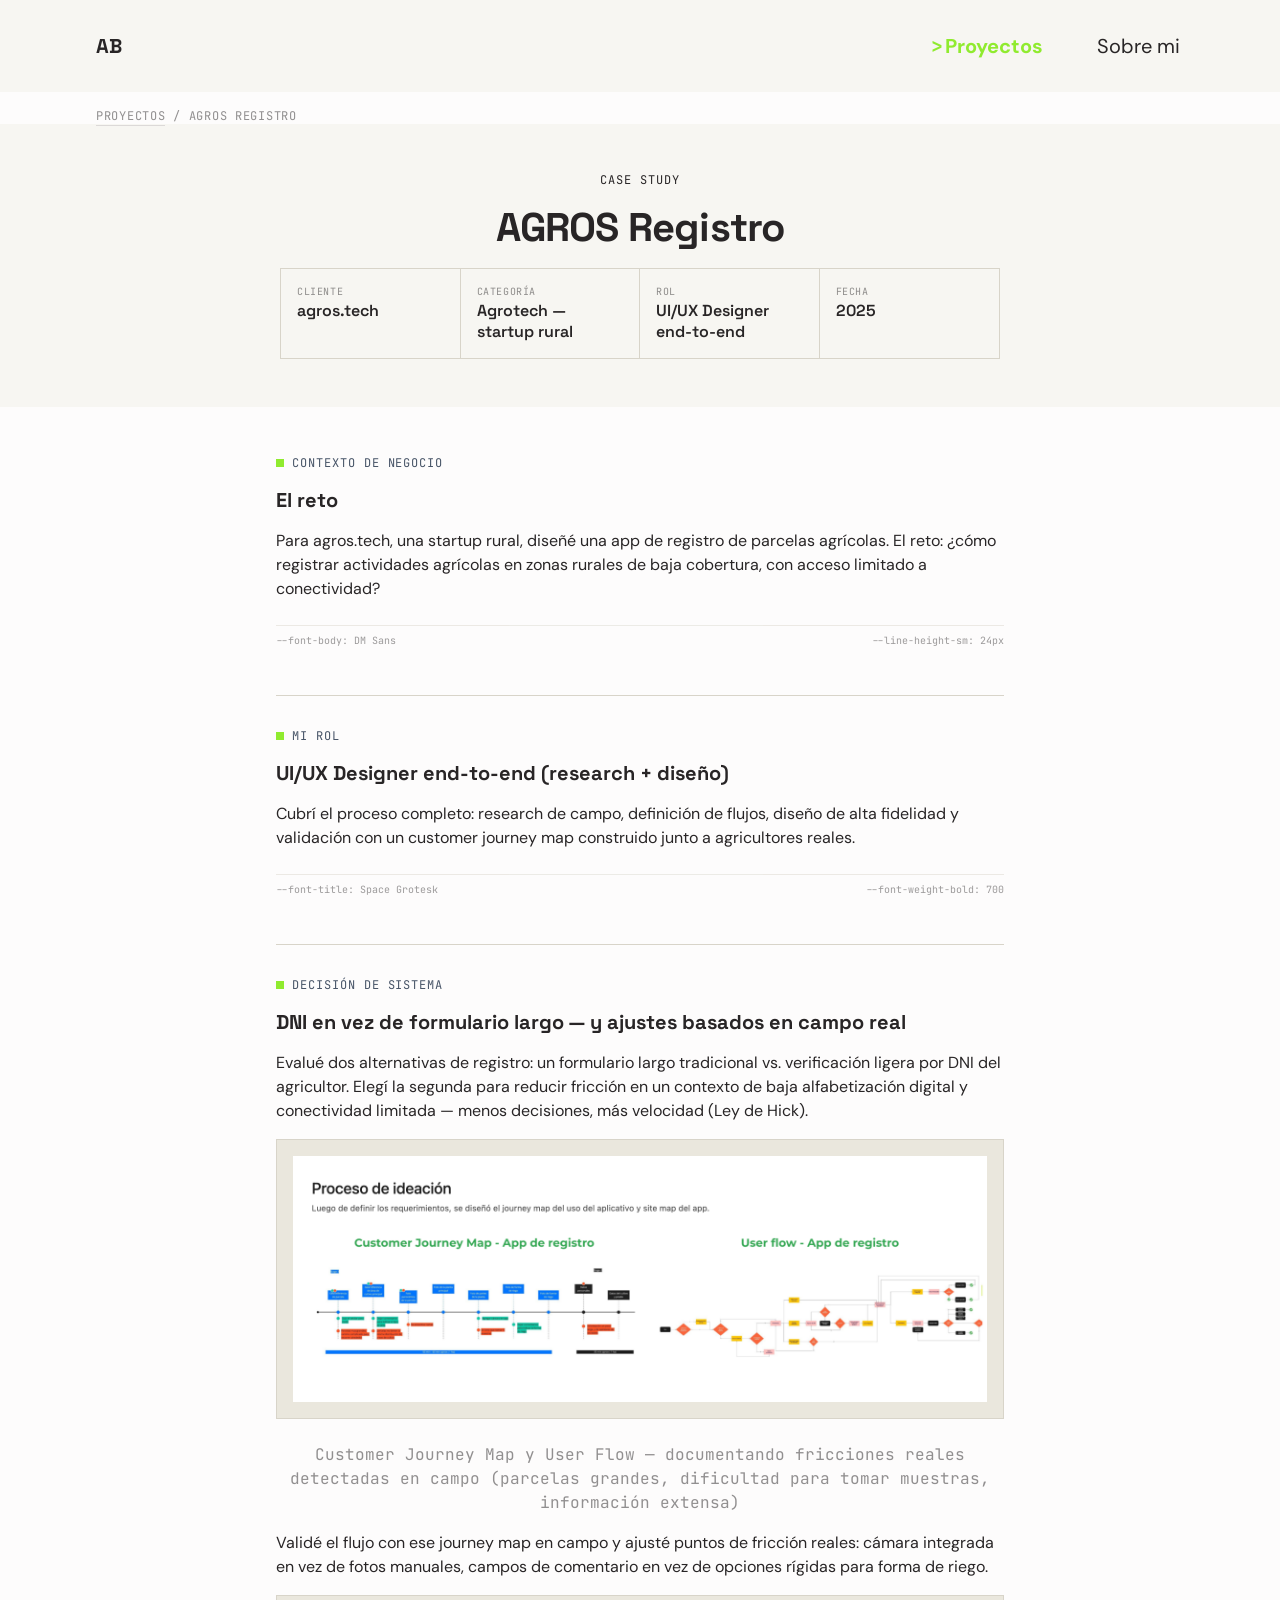
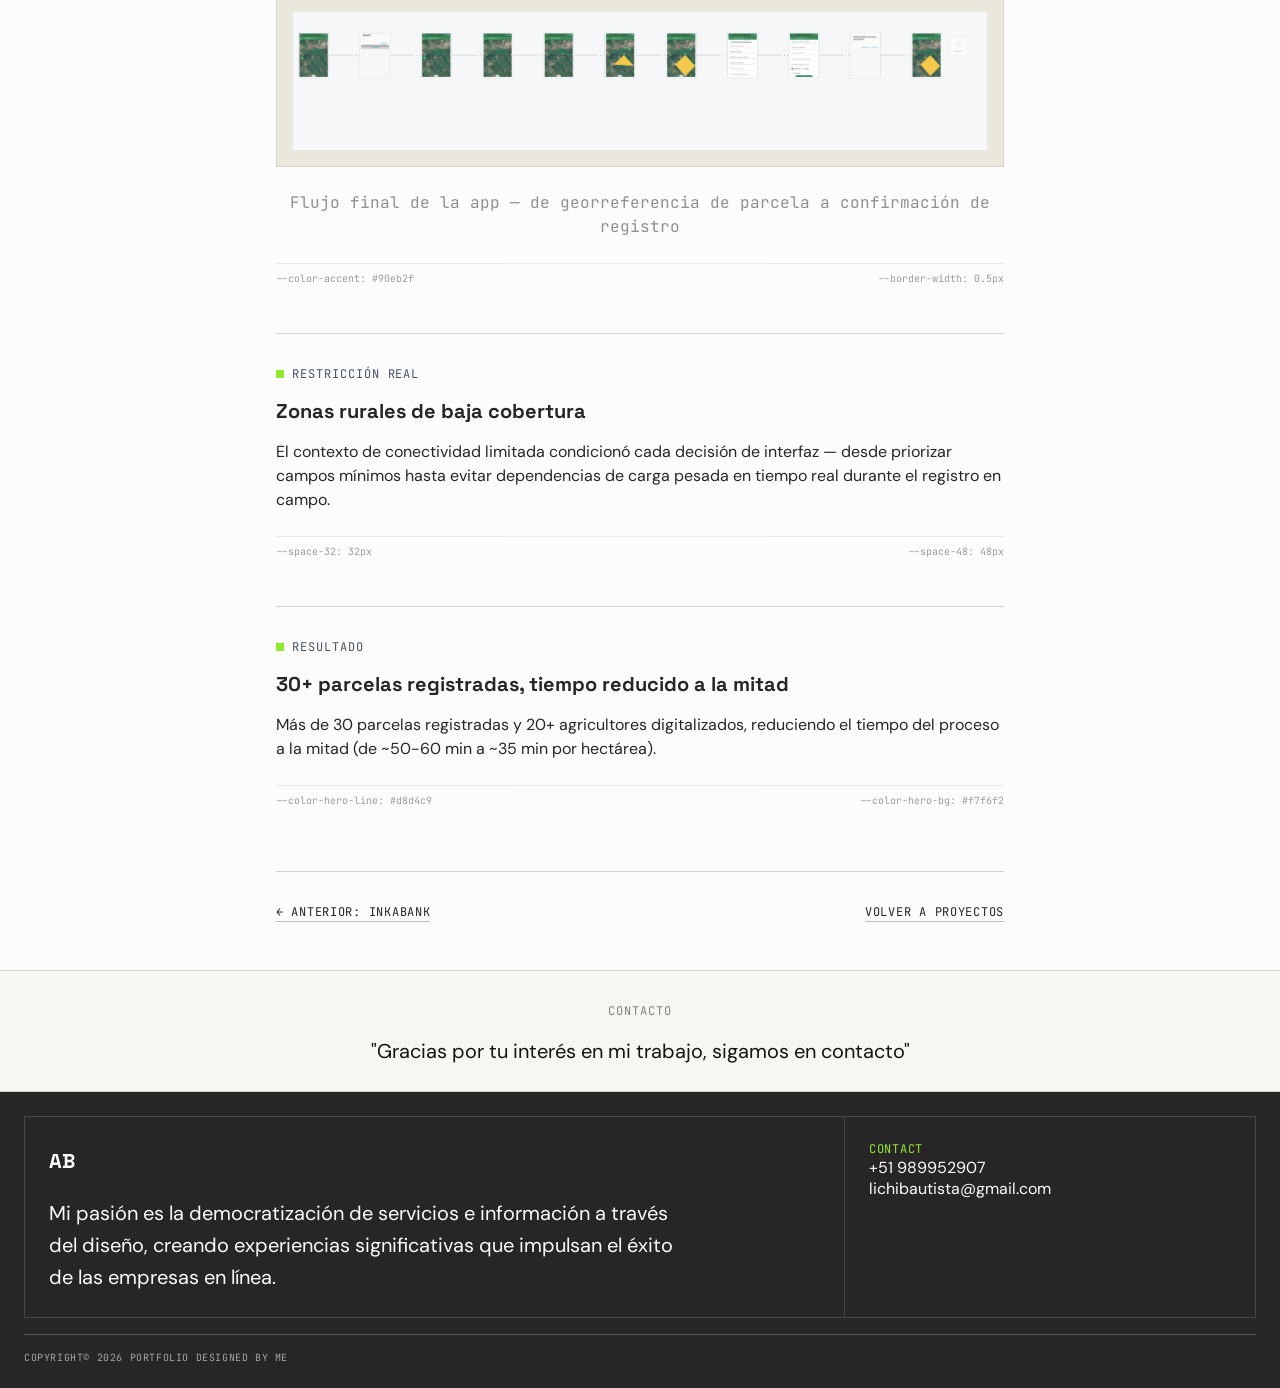
==== agros.html @ 97353f01 "Add files via upload" ====
<!DOCTYPE html>
<html lang="es">
<head>
  <meta charset="UTF-8" />
  <meta name="viewport" content="width=device-width, initial-scale=1.0" />
  <title>AGROS Registro — Adriana Bautista</title>
  <link rel="icon" type="image/svg+xml" href="favicon.svg" />
  <link rel="stylesheet" href="tokens.css?v=15" />
  <link rel="stylesheet" href="styles.css?v=15" />
</head>
<body>

  <!-- ===================== NAVBAR ===================== -->
  <header class="navbar">
    <a href="proyectos.html" class="navbar__logo">
      AB
      <span class="navbar__logo-tooltip">Volver al inicio</span>
    </a>
    <nav>
      <ul class="navbar__menu">
        <li><a href="proyectos.html" class="navbar__link navbar__link--active" aria-current="page">Proyectos</a></li>
        <li><a href="index.html" class="navbar__link">Sobre mi</a></li>
      </ul>
    </nav>
  </header>

  <!-- ===================== BREADCRUMB ===================== -->
  <nav class="case-breadcrumb">
    <a href="proyectos.html">Proyectos</a> / AGROS Registro
  </nav>

  <!-- ===================== CASE HERO ===================== -->
  <section class="case-hero">
    <span class="case-hero__eyebrow" data-reveal>case study</span>
    <h1 class="case-hero__title" data-reveal>AGROS Registro</h1>

    <div class="case-hero__meta" data-reveal>
      <div class="case-hero__meta-cell">
        <span class="case-hero__meta-label">Cliente</span>
        <span class="case-hero__meta-value">agros.tech</span>
      </div>
      <div class="case-hero__meta-cell">
        <span class="case-hero__meta-label">Categoría</span>
        <span class="case-hero__meta-value">Agrotech — startup rural</span>
      </div>
      <div class="case-hero__meta-cell">
        <span class="case-hero__meta-label">Rol</span>
        <span class="case-hero__meta-value">UI/UX Designer end-to-end</span>
      </div>
      <div class="case-hero__meta-cell">
        <span class="case-hero__meta-label">Fecha</span>
        <span class="case-hero__meta-value">2025</span>
      </div>
    </div>
  </section>

  <!-- ===================== CASE BODY ===================== -->
  <main class="case-body">

    <section class="case-section" data-reveal>
      <span class="case-section__label">Contexto de negocio</span>
      <h2 class="case-section__title">El reto</h2>
      <p>
        Para agros.tech, una startup rural, diseñé una app de registro de
        parcelas agrícolas. El reto: ¿cómo registrar actividades agrícolas
        en zonas rurales de baja cobertura, con acceso limitado a
        conectividad?
      </p>
      <div class="case-section__tokens">
        <span>--font-body: DM Sans</span>
        <span>--line-height-sm: 24px</span>
      </div>
    </section>

    <section class="case-section" data-reveal>
      <span class="case-section__label">Mi rol</span>
      <h2 class="case-section__title">UI/UX Designer end-to-end (research + diseño)</h2>
      <p>
        Cubrí el proceso completo: research de campo, definición de flujos,
        diseño de alta fidelidad y validación con un customer journey map
        construido junto a agricultores reales.
      </p>
      <div class="case-section__tokens">
        <span>--font-title: Space Grotesk</span>
        <span>--font-weight-bold: 700</span>
      </div>
    </section>

    <section class="case-section" data-reveal>
      <span class="case-section__label">Decisión de sistema</span>
      <h2 class="case-section__title">DNI en vez de formulario largo — y ajustes basados en campo real</h2>
      <p>
        Evalué dos alternativas de registro: un formulario largo tradicional
        vs. verificación ligera por DNI del agricultor. Elegí la segunda
        para reducir fricción en un contexto de baja alfabetización digital
        y conectividad limitada — menos decisiones, más velocidad (Ley de
        Hick).
      </p>
      <div class="case-image">
        <img src="agros-cjm.png" alt="Customer Journey Map y User Flow del proceso de registro de AGROS, construidos con agricultores reales en campo" />
      </div>
      <p class="case-image__caption">Customer Journey Map y User Flow — documentando fricciones reales detectadas en campo (parcelas grandes, dificultad para tomar muestras, información extensa)</p>
      <p>
        Validé el flujo con ese journey map en campo y ajusté puntos de
        fricción reales: cámara integrada en vez de fotos manuales, campos
        de comentario en vez de opciones rígidas para forma de riego.
      </p>
      <div class="case-image">
        <img src="agros-flujo-app.png" alt="Flujo real de la app de registro AGROS: georreferencia de parcela, fotos de cultivo, datos personales" />
      </div>
      <p class="case-image__caption">Flujo final de la app — de georreferencia de parcela a confirmación de registro</p>
      <div class="case-section__tokens">
        <span>--color-accent: #90eb2f</span>
        <span>--border-width: 0.5px</span>
      </div>
    </section>

    <section class="case-section" data-reveal>
      <span class="case-section__label">Restricción real</span>
      <h2 class="case-section__title">Zonas rurales de baja cobertura</h2>
      <p>
        El contexto de conectividad limitada condicionó cada decisión de
        interfaz — desde priorizar campos mínimos hasta evitar dependencias
        de carga pesada en tiempo real durante el registro en campo.
      </p>
      <div class="case-section__tokens">
        <span>--space-32: 32px</span>
        <span>--space-48: 48px</span>
      </div>
    </section>

    <section class="case-section" data-reveal>
      <span class="case-section__label">Resultado</span>
      <h2 class="case-section__title">30+ parcelas registradas, tiempo reducido a la mitad</h2>
      <p>
        Más de 30 parcelas registradas y 20+ agricultores digitalizados,
        reduciendo el tiempo del proceso a la mitad (de ~50-60 min a ~35 min
        por hectárea).
      </p>
      <div class="case-section__tokens">
        <span>--color-hero-line: #d8d4c9</span>
        <span>--color-hero-bg: #f7f6f2</span>
      </div>
    </section>

    <div class="case-nav-footer">
      <a href="inkabank.html">← Anterior: Inkabank</a>
      <a href="proyectos.html">Volver a proyectos</a>
    </div>

  </main>

  <!-- ===================== FOOTER ===================== -->
  <section class="footer-cta">
    <div class="footer-cta__eyebrow">contacto</div>
    "Gracias por tu interés en mi trabajo, sigamos en contacto"
  </section>

  <footer class="footer">
    <div class="footer__top">
      <div>
        <div class="navbar__logo" style="color: var(--color-secondary-10); margin-bottom: var(--space-16); cursor: default;">AB</div>
        <p class="footer__bio">
          Mi pasión es la democratización de servicios e información a través
          del diseño, creando experiencias significativas que impulsan el
          éxito de las empresas en línea.
        </p>
      </div>
      <div>
        <p class="footer__contact-title">Contact</p>
        <p class="footer__contact-item"><a href="tel:+51989952907">+51 989952907</a></p>
        <p class="footer__contact-item"><a href="mailto:lichibautista@gmail.com">lichibautista@gmail.com</a></p>
      </div>
    </div>
    <div class="footer__divider"></div>
    <p class="footer__copyright">Copyright© 2026 Portfolio designed by me</p>
  </footer>

  <button class="floating-avatar" id="floating-avatar" aria-label="Volver al inicio de la página" type="button">AB</button>

  <script src="main.js?v=15"></script>
</body>
</html>
---- tokens.css ----
/* ==========================================================================
   TOKENS.CSS
   Fuente de verdad del sistema de diseño. Extraído del Figma "portfolio_adri".
   REGLA: nunca hardcodear un color, tamaño de fuente o spacing fuera de aquí.
   Si necesitas un valor nuevo, agrégalo como token primero.
   ========================================================================== */

:root {
  /* ---- Color / Primitivos ---- */
  --gray-25: #fcfcfd;
  --gray-600: #475467;

  /* ---- Color / Secondary scale (neutros) ---- */
  --color-secondary-10: #fdfcfc;
  --color-secondary-50: #f3f2f2;
  --color-secondary-300: #c2bdc0;
  --color-secondary-900: #282526;

  /* ---- Color / Acentos con rol semántico ---- */
  --color-primary-10: #fef6fa;      /* fondo de sección destacada (footer CTA) */
  --color-accent-lime: #90eb2f;     /* acento decorativo / underline / borde CTA */
  --color-mint-light: #effcf0;      /* fondo sección hero */
  --color-mint-badge: #c9fdc0;      /* fondo de badges de categoría */
  --color-metric-text: #2f5e14;     /* texto sobre --color-mint-badge — para
     el pill de métrica real en casos ancla (SUS, %, conteos). Reutiliza
     --color-mint-badge como fondo en vez de crear un tono nuevo. */

  /* ---- Tipografía / Familias ---- */
  --font-title: 'Space Grotesk', sans-serif;   /* H1, H2 */
  --font-subtitle: 'Space Grotesk', sans-serif; /* H3, títulos de card */
  --font-body: 'DM Sans', sans-serif;           /* párrafos, labels */
  --font-mono: 'JetBrains Mono', monospace;     /* NUEVO — labels técnicos,
     tags de spec (dirección B: editorial/sistema, no "SaaS friendly") */

  /* ---- Dirección B: paleta editorial para hero y acentos técnicos ----
     No reemplaza la paleta existente (mint/lima ya usada en cards) —
     conviven: el hero usa hueso/tinta, el resto del sitio sigue en su
     paleta ya establecida. Ver nota de sistema en el chat sobre por qué
     no se aplicó todavía a todo el sitio. */
  --color-hero-bg: #f7f6f2;
  --color-hero-ink: #15130f;
  --color-hero-line: #d8d4c9;
  --color-hero-surface: #eae7dd;

  /* ---- Tipografía / Escala (tomada literal del Figma) ---- */
  --font-size-xs: 12px;
  --font-size-sm: 16px;   /* nota: sm y md coinciden en el Figma original */
  --font-size-md: 16px;
  --font-size-lg: 20px;
  --font-size-2xl: 32px;
  --font-size-3xl: 40px;

  --line-height-xs: 16px;
  --line-height-sm: 24px;
  --line-height-md: 32px;
  --line-height-lg: 40px;
  --line-height-xl: 48px;

  --font-weight-regular: 400;
  --font-weight-semibold: 600;
  --font-weight-bold: 700;

  /* ---- Spacing (escala de 8pt, tomada del Figma) ---- */
  --space-4: 4px;
  --space-8: 8px;
  --space-16: 16px;
  --space-24: 24px;
  --space-32: 32px;
  --space-48: 48px;
  --space-96: 96px;

  /* ---- Radio de bordes ---- */
  --radius-sm: 8px;
  --radius-md: 16px;
  --radius-lg: 24px;

  /* ---- Breakpoint (referencia, no ejecutable en CSS puro) ----
     mobile: < 768px
     desktop: >= 768px
     Si más adelante hay datos de tráfico real, se puede sumar un
     breakpoint intermedio (tablet ~1024px). Por ahora, uno solo
     evita sobre-ingeniería sin evidencia de uso. */

  /* ---- Motion tokens ----
     Dos duraciones, dos easings. No más — un sistema de motion con
     10 curvas distintas es tan inconsistente como uno sin tokens.
     easing-standard: para elementos que entran/cambian de estado.
     easing-emphasis: para microinteracciones que necesitan "vida"
     (hover de card, bounce sutil) — sale rápido, llega suave. */
  --duration-fast: 180ms;
  --duration-base: 320ms;
  --duration-slow: 600ms;
  --easing-standard: cubic-bezier(0.4, 0, 0.2, 1);
  --easing-emphasis: cubic-bezier(0.34, 1.56, 0.64, 1);

  /* ---- Motion reveal tokens ----
     El motion también es un token, no un efecto suelto (misma tesis que
     "toda la plataforma es un artefacto de tokens"). Regla de uso:
     - reveal-char: typewriter, solo para el mensaje central (<80 caracteres,
       primera vez por sesión) — quote-panel y KPI de Resultado con número real.
     - reveal-word: stagger por palabra, para contexto/narrativa más larga.
     - reveal-simple: fade/slide único — todo lo demás, y repeticiones
       dentro de la misma sesión (evita fatiga, Ley de Jakob).
     - corner-draw: los corner marks se "dibujan" en vez de aparecer de golpe. */
  --motion-reveal-char: 18ms;
  --motion-reveal-word: 45ms;
  --motion-reveal-simple: 320ms;
  --motion-corner-draw: 480ms cubic-bezier(0.2, 0.7, 0.3, 1);
}
---- styles.css ----
/* ==========================================================================
   STYLES.CSS
   Consume tokens.css. Nomenclatura BEM para que cada bloque sea reconocible
   como componente reutilizable, no como estilo suelto por página.
   ========================================================================== */

@import url('https://fonts.googleapis.com/css2?family=Space+Grotesk:wght@500;700&family=DM+Sans:wght@400;500;600&family=JetBrains+Mono:wght@400;500&display=swap');

* {
  box-sizing: border-box;
  margin: 0;
  padding: 0;
}

html {
  overflow-x: hidden;
}

body {
  font-family: var(--font-body);
  color: var(--color-secondary-900);
  background: var(--color-secondary-10);
  -webkit-font-smoothing: antialiased;
  overflow-x: hidden;
}

a {
  color: inherit;
  text-decoration: none;
  transition: color var(--duration-fast) var(--easing-standard);
}

/* ==========================================================================
   SCROLL REVEAL — utilidad reusable, no un efecto por sección distinto.
   Un solo patrón (fade + subtle rise) aplicado con delay escalonado via
   variable CSS, activado por IntersectionObserver en main.js.
   ========================================================================== */

[data-reveal] {
  opacity: 0;
  transform: translateY(24px);
  transition: opacity var(--duration-slow) var(--easing-standard),
              transform var(--duration-slow) var(--easing-standard);
  transition-delay: var(--reveal-delay, 0ms);
}

[data-reveal].is-visible {
  opacity: 1;
  transform: translateY(0);
}

@media (prefers-reduced-motion: reduce) {
  [data-reveal] {
    opacity: 1;
    transform: none;
    transition: none;
  }
}

img {
  max-width: 100%;
  display: block;
}

/* ==========================================================================
   NAVBAR
   ========================================================================== */

.navbar {
  position: sticky;
  top: 0;
  z-index: 40;
  display: flex;
  align-items: center;
  justify-content: space-between;
  padding: var(--space-24) var(--space-96);
  background: var(--color-hero-bg);
}

.navbar__logo {
  position: relative;
  display: inline-block;
  font-family: var(--font-title);
  font-weight: var(--font-weight-bold);
  font-size: var(--font-size-lg);
  line-height: var(--line-height-lg);
  letter-spacing: -0.01em;
  cursor: pointer;
}

.navbar__logo-tooltip {
  position: absolute;
  top: calc(100% + var(--space-8));
  left: 0;
  white-space: nowrap;
  background: var(--color-secondary-900);
  color: var(--color-hero-bg);
  font-family: var(--font-mono);
  font-size: 10px;
  text-transform: uppercase;
  letter-spacing: 0.06em;
  padding: var(--space-8) var(--space-16);
  border-radius: 2px;
  opacity: 0;
  transform: translateY(-4px);
  pointer-events: none;
  transition: opacity var(--duration-fast) var(--easing-standard),
              transform var(--duration-fast) var(--easing-standard);
}

.navbar__logo:hover .navbar__logo-tooltip,
.navbar__logo:focus-visible .navbar__logo-tooltip {
  opacity: 1;
  transform: translateY(0);
}

@media (prefers-reduced-motion: reduce) {
  .navbar__logo-tooltip {
    transition: none;
  }
}

.navbar__menu {
  display: flex;
  gap: var(--space-32);
  list-style: none;
}

.navbar__link {
  position: relative;
  display: inline-flex;
  align-items: center;
  font-family: var(--font-body);
  font-size: var(--font-size-lg);
  padding: var(--space-8) var(--space-4);
  min-height: 44px;
}

/* Prefijo ">" reservado en TODOS los items (activos o no) — el ancho
   fijo evita que el texto salte al cambiar de item activo (jank).
   Contenido siempre presente, solo cambia opacidad/posición. */
.navbar__link::before {
  content: '>';
  display: inline-block;
  width: 14px;
  font-family: var(--font-mono);
  color: var(--color-accent-lime);
  opacity: 0;
  transform: translateX(-4px);
  transition: opacity var(--duration-fast) var(--easing-standard),
              transform var(--duration-fast) var(--easing-standard);
}

.navbar__link--active {
  font-weight: var(--font-weight-bold);
  color: var(--color-accent-lime);
}

.navbar__link--active::before {
  opacity: 1;
  transform: translateX(0);
}

@media (max-width: 768px) {
  .navbar__link::before {
    width: 12px;
  }
}

@media (prefers-reduced-motion: reduce) {
  .navbar__link::before {
    transition: none;
  }
}

/* ==========================================================================
   CASE STUDY — componentes reutilizables para las 5 páginas de detalle
   (fna.html, inkabank.html, agros.html, ama.html, banbif.html). Mismo
   lenguaje que el resto del sitio: hueso/tinta, bordes finos, mono labels,
   corner marks. Un solo set de clases para las 5 páginas.
   ========================================================================== */

.case-breadcrumb {
  padding: var(--space-16) var(--space-96) 0;
  font-family: var(--font-mono);
  font-size: var(--font-size-xs);
  text-transform: uppercase;
  letter-spacing: 0.06em;
  opacity: 0.5;
}

.case-breadcrumb a {
  border-bottom: 1px solid var(--color-secondary-300);
  padding-bottom: 1px;
  transition: border-color var(--duration-fast) var(--easing-standard);
}

.case-breadcrumb a:hover,
.case-breadcrumb a:focus-visible {
  border-bottom-color: var(--color-secondary-900);
}

.case-nav-footer {
  display: flex;
  justify-content: space-between;
  align-items: center;
  padding-top: var(--space-32);
  margin-top: var(--space-16);
  border-top: 0.5px solid var(--color-hero-line);
  font-family: var(--font-mono);
  font-size: var(--font-size-xs);
  text-transform: uppercase;
  letter-spacing: 0.06em;
}

.case-nav-footer a {
  border-bottom: 1px solid var(--color-secondary-300);
  padding-bottom: 1px;
  transition: border-color var(--duration-fast) var(--easing-standard);
}

.case-nav-footer a:hover,
.case-nav-footer a:focus-visible {
  border-bottom-color: var(--color-secondary-900);
}

.case-hero {
  background: var(--color-hero-bg);
  padding: var(--space-48) var(--space-96);
  display: flex;
  flex-direction: column;
  align-items: center;
  gap: var(--space-16);
}

.case-hero__eyebrow {
  font-family: var(--font-mono);
  font-size: var(--font-size-xs);
  text-transform: uppercase;
  letter-spacing: 0.08em;
  opacity: 0.5;
}

.case-hero__title {
  font-family: var(--font-title);
  font-weight: var(--font-weight-bold);
  font-size: var(--font-size-3xl);
  line-height: var(--line-height-xl);
  letter-spacing: -0.02em;
  margin: 0;
}

.case-hero__meta {
  display: grid;
  grid-template-columns: repeat(4, 1fr);
  border: 0.5px solid var(--color-hero-line);
  max-width: 720px;
  margin: 0 auto;
}

.case-hero__meta-cell {
  padding: var(--space-16);
  border-right: 0.5px solid var(--color-hero-line);
  display: flex;
  flex-direction: column;
  gap: 2px;
}

.case-hero__meta-cell:last-child {
  border-right: none;
}

.case-hero__meta-label {
  font-family: var(--font-mono);
  font-size: 10px;
  text-transform: uppercase;
  letter-spacing: 0.06em;
  opacity: 0.5;
}

.case-hero__meta-value {
  font-family: var(--font-subtitle);
  font-weight: var(--font-weight-semibold);
  font-size: var(--font-size-sm);
}

.case-body {
  max-width: 760px;
  margin: 0 auto;
  padding: var(--space-48) var(--space-16);
  display: flex;
  flex-direction: column;
  gap: var(--space-48);
}

.case-section {
  display: flex;
  flex-direction: column;
  gap: var(--space-16);
  padding-top: var(--space-32);
  border-top: 0.5px solid var(--color-hero-line);
}

.case-section:first-child {
  border-top: none;
  padding-top: 0;
}

.case-section__label {
  display: flex;
  align-items: center;
  gap: var(--space-8);
  font-family: var(--font-mono);
  font-size: var(--font-size-xs);
  text-transform: uppercase;
  letter-spacing: 0.08em;
  color: var(--gray-600);
}

.case-section__label::before {
  content: '';
  width: 8px;
  height: 8px;
  background: var(--color-accent-lime);
}

.case-section__title {
  font-family: var(--font-title);
  font-weight: var(--font-weight-bold);
  font-size: var(--font-size-lg);
  margin: 0;
}

.case-section p {
  font-size: var(--font-size-md);
  line-height: var(--line-height-sm);
}

.case-section__tokens {
  display: flex;
  justify-content: space-between;
  gap: var(--space-16);
  margin-top: var(--space-8);
  padding-top: var(--space-8);
  border-top: 0.5px solid var(--color-hero-line);
  font-family: var(--font-mono);
  font-size: 10px;
  opacity: 0.45;
}

@media (max-width: 768px) {
  .case-section__tokens {
    flex-direction: column;
    gap: 2px;
  }
}

.case-image {
  position: relative;
  border: 0.5px solid var(--color-hero-line);
  padding: var(--space-16);
  display: flex;
  justify-content: center;
  background: var(--color-hero-surface);
}

.case-image img,
.case-image video {
  max-width: 100%;
  height: auto;
}

.case-image__caption {
  margin-top: var(--space-8);
  font-family: var(--font-mono);
  font-size: 10px;
  text-align: center;
  opacity: 0.5;
}

.case-proto-link {
  display: inline-flex;
  align-items: center;
  gap: var(--space-8);
  border: 0.5px solid var(--color-secondary-900);
  padding: var(--space-8) var(--space-16);
  font-family: var(--font-mono);
  font-size: var(--font-size-xs);
  text-transform: uppercase;
  letter-spacing: 0.06em;
  transition: background var(--duration-fast) var(--easing-standard),
              color var(--duration-fast) var(--easing-standard);
}

.case-proto-link:hover,
.case-proto-link:focus-visible {
  background: var(--color-secondary-900);
  color: var(--color-hero-bg);
}

.case-gallery {
  display: grid;
  grid-template-columns: 2fr 1fr;
  gap: var(--space-16);
  align-items: start;
}

.case-gallery .case-image {
  height: 100%;
}

.case-image--mobile img,
.case-image--mobile video {
  max-height: 420px;
  width: auto;
  margin: 0 auto;
}

.case-mobile-preview {
  max-width: 260px;
  margin: var(--space-16) auto 0;
}

.version-timeline {
  display: grid;
  grid-template-columns: repeat(3, 1fr);
  gap: var(--space-16);
}

.version-timeline__item {
  display: flex;
  flex-direction: column;
  align-items: center;
  gap: var(--space-8);
}

.version-timeline__year {
  font-family: var(--font-mono);
  font-size: var(--font-size-xs);
  text-transform: uppercase;
  letter-spacing: 0.08em;
  opacity: 0.5;
}

@media (max-width: 768px) {
  .version-timeline {
    grid-template-columns: 1fr;
  }
}

@media (max-width: 768px) {
  .case-gallery {
    grid-template-columns: 1fr;
  }
}

@media (max-width: 768px) {
  .case-breadcrumb,
  .case-hero {
    padding-left: var(--space-16);
    padding-right: var(--space-16);
  }
  .case-hero__meta {
    grid-template-columns: repeat(2, 1fr);
  }
  .case-hero__meta-cell:nth-child(2n) {
    border-right: none;
  }
}


/* ==========================================================================
   HERO — dirección B: spec-sheet editorial, no "SaaS friendly".
   Referencia: inspector de Figma / redlines. Paleta hueso+tinta propia
   de esta sección (--color-hero-*), separada de la paleta mint/lima que
   usa el resto del sitio — ver nota de sistema sobre extender esto a
   todo el sitio en una siguiente pasada.
   ========================================================================== */

.hero-b {
  background: var(--color-hero-bg);
  color: var(--color-hero-ink);
  border: 0.5px solid var(--color-hero-line);
  padding: var(--space-48) var(--space-96) var(--space-24);
  display: flex;
  flex-direction: column;
  align-items: center;
  gap: var(--space-4);
}

.hero-b__eyebrow {
  font-family: var(--font-mono);
  font-size: var(--font-size-xs);
  text-transform: uppercase;
  letter-spacing: 0.08em;
  opacity: 0.55;
  text-align: center;
  margin: 0 auto;
  animation: hero-rise var(--duration-slow) var(--easing-standard) both;
}

.hero-b__name {
  font-family: var(--font-title);
  font-weight: var(--font-weight-bold);
  font-size: var(--font-size-3xl);
  line-height: var(--line-height-xl);
  letter-spacing: -0.02em;
  text-align: center;
  margin: 0;
  animation: hero-rise var(--duration-slow) var(--easing-standard) 80ms both;
}

.hero-b__tagline {
  font-size: var(--font-size-md);
  line-height: var(--line-height-sm);
  text-align: center;
  max-width: 480px;
  opacity: 0.75;
  margin: 0 auto var(--space-24);
  animation: hero-rise var(--duration-slow) var(--easing-standard) 140ms both;
}

@keyframes hero-rise {
  from { opacity: 0; transform: translateY(16px); }
  to   { opacity: 1; transform: translateY(0); }
}

/* ---- Panel: grid de spec + foto, sin sombra, con líneas finas ---- */

.hero-b__panel {
  display: grid;
  grid-template-columns: 1fr 220px;
  max-width: 720px;
  margin: 0 auto;
  border: 0.5px solid var(--color-hero-line);
  animation: hero-rise var(--duration-slow) var(--easing-standard) 200ms both;
}

.hero-b__spec {
  border-right: 0.5px solid var(--color-hero-line);
  display: flex;
  flex-direction: column;
}

.hero-b__spec-grid {
  display: grid;
  grid-template-columns: repeat(2, 1fr);
}

.hero-b__spec-cell {
  padding: var(--space-16);
  border-right: 0.5px solid var(--color-hero-line);
  border-bottom: 0.5px solid var(--color-hero-line);
  display: flex;
  flex-direction: column;
  gap: 2px;
}

.hero-b__spec-cell:nth-child(2n) {
  border-right: none;
}

.hero-b__spec-cell--status {
  flex-direction: row;
  align-items: center;
  gap: var(--space-8);
  border-bottom: none;
}

.hero-b__spec-cell--wide {
  grid-column: span 2;
  border-right: none;
  border-bottom: 0.5px solid var(--color-hero-line);
}

.hero-b__spec-cell--wide:last-child {
  border-bottom: none;
}

.hero-b__spec-bio {
  font-family: var(--font-body);
  font-size: var(--font-size-sm);
  line-height: var(--line-height-sm);
  max-width: 460px;
  opacity: 0.8;
  margin: 0;
}

.hero-b__spec-label {
  font-family: var(--font-mono);
  font-size: 10px;
  text-transform: uppercase;
  letter-spacing: 0.06em;
  opacity: 0.5;
}

.hero-b__spec-value {
  font-family: var(--font-title);
  font-weight: var(--font-weight-bold);
  font-size: var(--font-size-lg);
}

.hero-b__spec-cell--status .hero-b__spec-value {
  font-family: var(--font-body);
  font-weight: var(--font-weight-semibold);
  font-size: var(--font-size-sm);
}

.hero-b__status-dot {
  width: 7px;
  height: 7px;
  border-radius: 50%;
  background: var(--color-accent-lime);
  flex-shrink: 0;
}

.hero-b__spec-footer {
  margin-top: auto;
  padding: var(--space-12, 12px) var(--space-16);
  border-top: 0.5px solid var(--color-hero-line);
  display: flex;
  justify-content: space-between;
  font-family: var(--font-mono);
  font-size: 10px;
  opacity: 0.5;
}

/* ---- Foto: sin sombra, con corner marks (firma visual del sistema) ---- */

.hero-b__photo {
  position: relative;
  background: var(--color-hero-surface);
  display: flex;
  align-items: flex-end;
  justify-content: center;
  overflow: hidden;
}

.hero-b__photo img {
  width: 100%;
  height: auto;
  display: block;
  object-fit: cover;
}

.hero-b__photo-tag {
  position: absolute;
  top: 8px;
  left: 8px;
  font-family: var(--font-mono);
  font-size: 9px;
  opacity: 0.4;
  z-index: 2;
}

.hero-b__corner {
  position: absolute;
  width: 14px;
  height: 14px;
  z-index: 2;
}

.hero-b__corner--tr {
  top: 6px;
  right: 8px;
  border-top: 1.5px solid var(--color-secondary-900);
  border-right: 1.5px solid var(--color-secondary-900);
}

.hero-b__corner--bl {
  bottom: 6px;
  left: 8px;
  border-bottom: 1.5px solid var(--color-secondary-900);
  border-left: 1.5px solid var(--color-secondary-900);
}

.hero-b__scroll-cue {
  display: flex;
  align-items: center;
  gap: var(--space-8);
  max-width: 720px;
  margin: var(--space-24) auto 0;
  cursor: pointer;
  font-family: var(--font-mono);
  font-size: 10px;
  text-transform: uppercase;
  letter-spacing: 0.06em;
  opacity: 0.5;
  padding: var(--space-8) 0;
  transition: opacity var(--duration-fast) var(--easing-standard);
}

.hero-b__scroll-cue:hover,
.hero-b__scroll-cue:focus-visible {
  opacity: 0.9;
}

.hero-b__scroll-line {
  flex: 1;
  height: 0.5px;
  background: var(--color-hero-line);
}

@media (max-width: 768px) {
  .hero-b {
    padding: var(--space-24) var(--space-16);
  }
  .hero-b__panel {
    grid-template-columns: 1fr;
  }
  .hero-b__spec {
    border-right: none;
    border-bottom: 0.5px solid var(--color-hero-line);
  }
  .hero-b__photo {
    min-height: 240px;
  }
}

@media (prefers-reduced-motion: reduce) {
  .hero-b__eyebrow,
  .hero-b__name,
  .hero-b__tagline,
  .hero-b__panel {
    animation: none;
  }
}

/* ==========================================================================
   QUOTE — panel editorial, mismo lenguaje que hero-b y project-card
   (borde fino + corner marks). Reemplaza el confetti de flores pastel,
   que pertenecía a la dirección visual anterior (ver chat: "ya no encaja").
   ========================================================================== */

.quote-section {
  padding: var(--space-48) var(--space-96);
  display: flex;
  flex-direction: column;
  align-items: center;
  gap: var(--space-16);
}

.quote-section__eyebrow {
  font-family: var(--font-mono);
  font-size: var(--font-size-xs);
  text-transform: uppercase;
  letter-spacing: 0.08em;
  opacity: 0.5;
}

.quote-panel {
  position: relative;
  max-width: 640px;
  margin: 0 auto;
  border: 0.5px solid var(--color-hero-line);
  padding: var(--space-48) var(--space-32);
  display: flex;
  flex-direction: column;
  align-items: center;
  gap: var(--space-16);
  background: var(--color-hero-bg);
}

.quote-panel__mark {
  font-family: var(--font-title);
  font-size: 48px;
  line-height: 1;
  color: var(--color-accent-lime);
  -webkit-text-stroke: 1.5px var(--color-secondary-900);
}

.quote-section__text {
  max-width: 480px;
  font-size: var(--font-size-lg);
  line-height: var(--line-height-md);
  text-align: center;
  margin: 0;
}

.quote-section__author {
  font-family: var(--font-mono);
  font-size: var(--font-size-xs);
  text-transform: uppercase;
  letter-spacing: 0.06em;
  opacity: 0.6;
  margin: 0;
}

.quote-panel__tokens {
  display: flex;
  gap: var(--space-16);
  font-family: var(--font-mono);
  font-size: 10px;
  opacity: 0.45;
}

.quote-panel__corner {
  position: absolute;
  width: 14px;
  height: 14px;
}

.quote-panel__corner--tr {
  top: 8px;
  right: 8px;
  border-top: 1.5px solid var(--color-secondary-900);
  border-right: 1.5px solid var(--color-secondary-900);
}

.quote-panel__corner--bl {
  bottom: 8px;
  left: 8px;
  border-bottom: 1.5px solid var(--color-secondary-900);
  border-left: 1.5px solid var(--color-secondary-900);
}

/* Corner-draw: en vez de aparecer de golpe, la esquina "se dibuja" —
   ambos brazos crecen desde el vértice hacia afuera. Activado por JS
   agregando .is-drawn cuando el quote-panel entra a viewport. */
.quote-panel__corner--tr,
.quote-panel__corner--bl {
  --draw: 0;
}

.quote-panel__corner--tr {
  clip-path: polygon(0 0, calc(var(--draw) * 100%) 0, calc(var(--draw) * 100%) 100%, 0 100%);
  transition: clip-path var(--motion-corner-draw);
}

.quote-panel__corner--bl {
  clip-path: polygon(calc(100% - (var(--draw) * 100%)) 100%, 100% 100%, 100% 0, calc(100% - (var(--draw) * 100%)) 0);
  transition: clip-path var(--motion-corner-draw);
}

.quote-panel.is-drawn .quote-panel__corner--tr,
.quote-panel.is-drawn .quote-panel__corner--bl {
  --draw: 1;
}

/* Cursor parpadeante del typewriter — agregado por JS al final del
   texto mientras escribe, removido al terminar. */
.quote-panel__cursor {
  display: inline-block;
  width: 2px;
  height: 1em;
  background: var(--color-accent-lime);
  margin-left: 2px;
  vertical-align: text-bottom;
  animation: cursor-blink 0.8s step-end infinite;
}

@keyframes cursor-blink {
  0%, 100% { opacity: 1; }
  50% { opacity: 0; }
}

@media (prefers-reduced-motion: reduce) {
  .quote-panel__corner--tr,
  .quote-panel__corner--bl {
    transition: none;
    --draw: 1;
  }
  .quote-panel__cursor {
    display: none;
  }
}

/* ==========================================================================
   PROYECTOS — GRID Y CARD
   ========================================================================== */

.projects-section {
  background: var(--color-secondary-50);
  padding: var(--space-48) var(--space-96);
  display: flex;
  flex-direction: column;
  align-items: center;
  gap: var(--space-8);
}

.projects-section__eyebrow {
  font-family: var(--font-mono);
  font-size: var(--font-size-xs);
  text-transform: uppercase;
  letter-spacing: 0.08em;
  opacity: 0.5;
}

.projects-section__title {
  position: relative;
  font-family: var(--font-title);
  font-weight: var(--font-weight-bold);
  font-size: var(--font-size-2xl);
  line-height: var(--line-height-lg);
  padding-bottom: 16px;
}

.projects-section__title::after {
  content: '';
  position: absolute;
  bottom: 0;
  left: 50%;
  transform: translateX(-50%);
  width: 48px;
  height: 2px;
  background: var(--color-accent-lime);
}

.projects-grid {
  display: grid;
  grid-template-columns: repeat(auto-fit, minmax(320px, 1fr));
  gap: var(--space-24);
  width: 100%;
  margin-top: var(--space-32);
}

/* ==========================================================================
   CAROUSEL — resto de proyectos, más allá de los 3 destacados. Scroll-snap
   nativo (drag/swipe gratis en touch y trackpad), flechas para affordance
   visible en desktop. Mismo lenguaje visual que project-card, sin librería.
   ========================================================================== */

.carousel-wrapper {
  display: flex;
  align-items: center;
  gap: var(--space-16);
  width: 100%;
  margin-top: var(--space-16);
}

.carousel-track {
  display: flex;
  gap: var(--space-24);
  overflow-x: auto;
  scroll-snap-type: x mandatory;
  scroll-behavior: smooth;
  padding-bottom: var(--space-8);
  -webkit-overflow-scrolling: touch;
}

.carousel-track::-webkit-scrollbar {
  height: 4px;
}

.carousel-track::-webkit-scrollbar-thumb {
  background: var(--color-hero-line);
}

.carousel-card {
  flex: 0 0 320px;
  scroll-snap-align: start;
}

.carousel-arrow {
  flex-shrink: 0;
  width: 40px;
  height: 40px;
  display: flex;
  align-items: center;
  justify-content: center;
  background: var(--color-hero-bg);
  border: 0.5px solid var(--color-hero-line);
  border-radius: 4px;
  font-family: var(--font-mono);
  font-size: var(--font-size-md);
  cursor: pointer;
  transition: border-color var(--duration-fast) var(--easing-standard),
              opacity var(--duration-fast) var(--easing-standard);
}

.carousel-arrow:hover,
.carousel-arrow:focus-visible {
  border-color: var(--color-accent-lime);
}

.carousel-arrow:disabled {
  opacity: 0.3;
  cursor: default;
}

@media (max-width: 768px) {
  .carousel-card {
    flex-basis: 260px;
  }
  .carousel-arrow {
    display: none;
  }
}

@media (prefers-reduced-motion: reduce) {
  .carousel-track {
    scroll-behavior: auto;
  }
}

.project-card {
  position: relative;
  background: var(--color-hero-bg);
  border: 0.5px solid var(--color-hero-line);
  border-radius: 4px;
  padding: var(--space-24);
  display: flex;
  flex-direction: column;
  gap: var(--space-24);
  overflow: hidden;
  transition: border-color var(--duration-base) var(--easing-standard);
}

.project-card::before,
.project-card::after {
  content: '';
  position: absolute;
  width: 12px;
  height: 12px;
  opacity: 0;
  transition: opacity var(--duration-base) var(--easing-standard);
}

.project-card::before {
  top: 6px;
  right: 6px;
  border-top: 1.5px solid var(--color-secondary-900);
  border-right: 1.5px solid var(--color-secondary-900);
}

.project-card::after {
  bottom: 6px;
  left: 6px;
  border-bottom: 1.5px solid var(--color-secondary-900);
  border-left: 1.5px solid var(--color-secondary-900);
}

.project-card:hover,
.project-card:focus-within {
  border-color: var(--color-accent-lime);
}

.project-card:hover::before,
.project-card:hover::after,
.project-card:focus-within::before,
.project-card:focus-within::after {
  opacity: 1;
}

.project-card__image-wrapper img {
  transition: transform var(--duration-slow) var(--easing-standard);
}

.project-card:hover .project-card__image-wrapper img {
  transform: scale(1.02);
}

.project-card__badge {
  position: absolute;
  top: 12px;
  right: 12px;
  background: transparent;
  border: 0.5px solid var(--color-hero-line);
  border-radius: 2px;
  padding: 4px 10px;
  font-family: var(--font-mono);
  font-size: 10px;
  text-transform: uppercase;
  letter-spacing: 0.06em;
}

@media (prefers-reduced-motion: reduce) {
  .project-card,
  .project-card__image-wrapper img,
  .project-card__badge,
  .project-card::before,
  .project-card::after {
    transition: none;
  }
}

.project-card__title {
  font-family: var(--font-subtitle);
  font-weight: var(--font-weight-bold);
  font-size: var(--font-size-lg);
  line-height: var(--line-height-sm);
}

/* Estructura de copy recomendada: rol + problema + resultado.
   Ver placeholders en el HTML — reemplazar con contenido real por proyecto. */
.project-card__role {
  font-size: var(--font-size-sm);
  font-weight: var(--font-weight-semibold);
  color: var(--gray-600);
  text-transform: uppercase;
  letter-spacing: 0.02em;
}

.project-card__description {
  font-size: var(--font-size-md);
  line-height: var(--line-height-sm);
}

.project-card__result {
  font-size: var(--font-size-md);
  line-height: var(--line-height-sm);
  padding-left: var(--space-16);
  border-left: 3px solid var(--color-accent-lime);
}

.project-card__link {
  align-self: flex-start;
  display: inline-flex;
  align-items: center;
  gap: var(--space-4);
  border-bottom: 1px solid var(--color-accent-lime);
  color: var(--color-secondary-900);
  font-family: var(--font-mono);
  font-weight: var(--font-weight-semibold);
  font-size: 13px;
  text-transform: uppercase;
  letter-spacing: 0.04em;
  padding-bottom: var(--space-4);
  transition: color var(--duration-fast) var(--easing-standard);
}

.project-card__link:hover,
.project-card__link:focus-visible {
  color: var(--color-accent-lime);
}

.project-card__link::after {
  content: '→';
  display: inline-block;
  color: var(--color-accent-lime);
  transition: transform var(--duration-fast) var(--easing-standard);
}

.project-card__link:hover::after,
.project-card__link:focus-visible::after {
  transform: translateX(4px);
}

.project-card__image-wrapper {
  display: flex;
  align-items: center;
  justify-content: flex-start;
  height: 170px;
}

.project-card__image-wrapper img {
  max-height: 100%;
  max-width: 100%;
  width: auto;
  object-fit: contain;
}

/* ==========================================================================
   CASOS DESTACADOS — misma anatomía de card que el resto del sitio, cero
   componente nuevo. El único modificador es el corner mark permanente
   (ya existe como hover-only en .project-card, línea ~1009) y el badge
   sólido — nada de tamaño de imagen ni tipografía distinta. Dos casos con
   peso IGUAL entre sí (ninguno es "más" que el otro), contrastando contra
   las 4 cards del carrusel (Von Restorff: 2 de 6 sigue siendo minoría
   clara). Grid de 2 columnas le da a cada card su propio ancho acotado —
   así se evita el bug de card estirándose a todo el viewport que tuvimos
   con la versión de 1 sola.
   ========================================================================== */

.projects-anchors {
  display: grid;
  grid-template-columns: repeat(2, minmax(0, 1fr));
  gap: var(--space-24);
  width: 100%;
  margin-top: var(--space-32);
}

.project-card--featured::before,
.project-card--featured::after {
  opacity: 1;
}

.project-card__badge--primary {
  background: var(--color-accent-lime);
  border-color: var(--color-accent-lime);
  color: var(--color-hero-ink);
}

.project-card__metric {
  align-self: flex-start;
  font-family: var(--font-mono);
  font-size: 12px;
  background: var(--color-mint-badge);
  color: var(--color-metric-text);
  padding: 4px 10px;
  border-radius: 3px;
}

@media (max-width: 768px) {
  .projects-anchors {
    grid-template-columns: 1fr;
  }
}

/* ==========================================================================
   HERRAMIENTAS (collage)
   ========================================================================== */

.tools-section {
  background: white;
  padding: var(--space-48) var(--space-96);
  display: flex;
  flex-direction: column;
  align-items: center;
  gap: var(--space-8);
}

.tools-section__eyebrow {
  font-family: var(--font-mono);
  font-size: var(--font-size-xs);
  text-transform: uppercase;
  letter-spacing: 0.08em;
  opacity: 0.5;
}

.tools-section__title {
  font-family: var(--font-title);
  font-weight: var(--font-weight-bold);
  font-size: var(--font-size-2xl);
  line-height: var(--line-height-lg);
  text-align: center;
  margin-bottom: var(--space-24);
}

/* ==========================================================================
   STACK CARD — tercera variante de "spec card" del sistema (junto a
   hero-card y quote-card). Comparten corner marks + token footer, pero
   el reveal es en hover por repetición de 6 instancias — el typewriter
   queda reservado al mensaje central único (cita/KPI).
   ========================================================================== */

.stack-grid {
  display: grid;
  grid-template-columns: repeat(3, 1fr);
  gap: var(--space-16);
  width: 100%;
  max-width: 720px;
}

.stack-card {
  position: relative;
  display: flex;
  flex-direction: column;
  gap: var(--space-4);
  padding: var(--space-16);
  min-height: 100px;
  background: var(--color-hero-bg);
  border: 0.5px solid var(--color-hero-line);
  transition: border-color var(--duration-base) var(--easing-standard);
}

.stack-card:hover {
  border-color: var(--color-accent-lime);
}

/* Logo monocromo vía mask-image: el SVG de marca solo aporta la forma
   (alpha), el color real lo controla background-color — así el logo
   puede pasar de tinta a lima en :hover sin swap de imagen ni JS. */
.stack-card__logo {
  width: 24px;
  height: 24px;
  background-color: var(--color-secondary-900);
  -webkit-mask-size: contain;
  mask-size: contain;
  -webkit-mask-repeat: no-repeat;
  mask-repeat: no-repeat;
  transition: background-color var(--duration-base) var(--easing-standard);
}

.stack-card__logo--figma {
  -webkit-mask-image: url('https://cdn.simpleicons.org/figma');
  mask-image: url('https://cdn.simpleicons.org/figma');
}

.stack-card__logo--hotjar {
  -webkit-mask-image: url('https://cdn.simpleicons.org/hotjar');
  mask-image: url('https://cdn.simpleicons.org/hotjar');
}

.stack-card:hover .stack-card__logo {
  background-color: var(--color-accent-lime);
}

.stack-card__mark {
  font-family: var(--font-subtitle);
  font-weight: var(--font-weight-bold);
  font-size: var(--font-size-lg);
  color: var(--color-secondary-900);
  transition: color var(--duration-base) var(--easing-standard);
}

.stack-card:hover .stack-card__mark {
  color: var(--color-accent-lime);
}

.stack-card__label {
  font-size: var(--font-size-sm);
  font-weight: var(--font-weight-semibold);
  color: var(--color-secondary-900);
  margin-top: auto;
}

/* Token footer — mismo patrón que hero-card y quote-card, pero disparado
   por hover (no por scroll) porque son 6 instancias repetidas del mismo
   gesto; un reveal narrativo por card sería ruido, no información. */
.stack-card__used-for {
  font-family: var(--font-mono);
  font-size: 10px;
  opacity: 0;
  max-height: 0;
  overflow: hidden;
  transition: opacity var(--duration-base) var(--easing-standard),
              max-height var(--duration-base) var(--easing-standard);
}

.stack-card:hover .stack-card__used-for {
  opacity: 0.5;
  max-height: 20px;
}

/* Corner marks: mismo "draw" del quote-panel (clip-path progresivo),
   disparado en hover en vez de por scroll. */
.stack-card__corner {
  position: absolute;
  width: 12px;
  height: 12px;
  --draw: 0;
}

.stack-card__corner--tr {
  top: 6px;
  right: 6px;
  border-top: 1.5px solid var(--color-secondary-900);
  border-right: 1.5px solid var(--color-secondary-900);
  clip-path: polygon(0 0, calc(var(--draw) * 100%) 0, calc(var(--draw) * 100%) 100%, 0 100%);
  transition: clip-path var(--motion-corner-draw);
}

.stack-card__corner--bl {
  bottom: 6px;
  left: 6px;
  border-bottom: 1.5px solid var(--color-secondary-900);
  border-left: 1.5px solid var(--color-secondary-900);
  clip-path: polygon(calc(100% - (var(--draw) * 100%)) 100%, 100% 100%, 100% 0, calc(100% - (var(--draw) * 100%)) 0);
  transition: clip-path var(--motion-corner-draw);
}

.stack-card:hover .stack-card__corner--tr,
.stack-card:hover .stack-card__corner--bl {
  --draw: 1;
}

@media (max-width: 768px) {
  .stack-grid {
    grid-template-columns: repeat(2, 1fr);
  }
}

@media (prefers-reduced-motion: reduce) {
  .stack-card,
  .stack-card__logo,
  .stack-card__mark,
  .stack-card__used-for,
  .stack-card__corner--tr,
  .stack-card__corner--bl {
    transition: none;
  }
}

/* ==========================================================================
   FOOTER
   ========================================================================== */

.footer-cta {
  background: var(--color-hero-bg);
  border-top: 0.5px solid var(--color-hero-line);
  border-bottom: 0.5px solid var(--color-hero-line);
  padding: var(--space-24) var(--space-96);
  text-align: center;
  font-size: var(--font-size-lg);
  line-height: var(--line-height-md);
  color: var(--color-hero-ink);
}

.footer-cta__eyebrow {
  font-family: var(--font-mono);
  font-size: var(--font-size-xs);
  text-transform: uppercase;
  letter-spacing: 0.08em;
  opacity: 0.5;
  margin-bottom: var(--space-8);
}

.footer {
  background: var(--color-secondary-900);
  color: var(--color-secondary-10);
  padding: var(--space-24);
  display: flex;
  flex-direction: column;
  gap: var(--space-16);
}

.footer__top {
  display: grid;
  grid-template-columns: 2fr 1fr;
  border: 0.5px solid rgba(255, 255, 255, 0.15);
}

.footer__top > div {
  padding: var(--space-24);
}

.footer__top > div:first-child {
  border-right: 0.5px solid rgba(255, 255, 255, 0.15);
}

.footer__bio {
  max-width: 635px;
  font-size: var(--font-size-lg);
  line-height: var(--line-height-md);
}

.footer__social {
  display: flex;
  gap: var(--space-8);
}

.footer__social img,
.footer__social svg {
  transition: transform var(--duration-fast) var(--easing-emphasis),
              opacity var(--duration-fast) var(--easing-standard);
}

.footer__social a:hover img,
.footer__social a:focus-visible img {
  transform: translateY(-3px);
  opacity: 0.85;
}

.footer__contact-title {
  font-family: var(--font-mono);
  color: var(--color-accent-lime);
  text-transform: uppercase;
  letter-spacing: 0.06em;
  font-size: var(--font-size-xs);
}

.footer__contact-item {
  font-size: var(--font-size-md);
}

.footer__contact-item a {
  border-bottom: 1px solid transparent;
}

.footer__contact-item a:hover,
.footer__contact-item a:focus-visible {
  border-bottom-color: var(--color-accent-lime);
}

.footer__divider {
  height: 1px;
  background: var(--color-secondary-300);
  opacity: 0.3;
}

.footer__copyright {
  font-family: var(--font-mono);
  font-size: 10px;
  text-transform: uppercase;
  letter-spacing: 0.06em;
  opacity: 0.6;
}

/* ==========================================================================
   ACCESIBILIDAD BÁSICA — piso de calidad no negociable
   ========================================================================== */

a:focus-visible,
button:focus-visible {
  outline: 2px solid var(--color-accent-lime);
  outline-offset: 2px;
}

/* ==========================================================================
   FLOATING AVATAR — avatar abstracto persistente (rol de "personaje",
   sin ilustración de mascota). Oculto hasta pasar el hero; JS agrega
   .is-visible. Idle animation sutil para que se sienta "vivo" sin
   competir con el contenido.
   ========================================================================== */

.floating-avatar {
  position: fixed;
  bottom: var(--space-24);
  right: var(--space-24);
  z-index: 50;
  width: 56px;
  height: 56px;
  border-radius: 50%;
  border: none;
  background: var(--color-secondary-900);
  color: var(--color-accent-lime);
  font-family: var(--font-title);
  font-weight: var(--font-weight-bold);
  font-size: var(--font-size-lg);
  cursor: pointer;
  box-shadow: 0 12px 24px -8px rgba(40, 37, 38, 0.32);
  opacity: 0;
  transform: translateY(16px) scale(0.9);
  pointer-events: none;
  transition: opacity var(--duration-base) var(--easing-standard),
              transform var(--duration-base) var(--easing-emphasis);
  animation: avatar-idle 3.2s var(--easing-standard) infinite;
  animation-play-state: paused;
}

.floating-avatar.is-visible {
  opacity: 1;
  transform: translateY(0) scale(1);
  pointer-events: auto;
  animation-play-state: running;
}

.floating-avatar:hover,
.floating-avatar:focus-visible {
  animation-play-state: paused;
  transform: translateY(-4px) scale(1.05);
}

@keyframes avatar-idle {
  0%, 100% { transform: translateY(0) scale(1); }
  50%      { transform: translateY(-6px) scale(1); }
}

@media (max-width: 768px) {
  .floating-avatar {
    width: 48px;
    height: 48px;
    font-size: var(--font-size-md);
    bottom: var(--space-16);
    right: var(--space-16);
  }
}

@media (prefers-reduced-motion: reduce) {
  .floating-avatar {
    animation: none;
    transition: opacity var(--duration-fast) linear;
  }
  .floating-avatar:hover {
    transform: none;
  }
}

@media (prefers-reduced-motion: reduce) {
  * {
    animation: none !important;
    transition: none !important;
    scroll-behavior: auto !important;
  }
}

html {
  scroll-behavior: smooth;
}

/* ==========================================================================
   RESPONSIVE — un solo breakpoint real (768px)
   ========================================================================== */

@media (max-width: 768px) {
  .navbar,
  .hero,
  .quote-section,
  .projects-section,
  .tools-section,
  .footer-cta {
    padding-left: var(--space-16);
    padding-right: var(--space-16);
  }

  .footer {
    padding: var(--space-24) var(--space-16);
  }

  .hero__title {
    font-size: var(--font-size-2xl);
    line-height: var(--line-height-lg);
  }

  .navbar__menu {
    gap: var(--space-16);
  }

  .projects-grid {
    grid-template-columns: 1fr;
  }

  .project-card {
    flex-direction: column;
  }

  .footer__top {
    grid-template-columns: 1fr;
  }

  .footer__top > div:first-child {
    border-right: none;
    border-bottom: 0.5px solid rgba(255, 255, 255, 0.15);
  }
}

/* ==========================================================================
   ABOUT PAGE — componentes de index.html (Sobre mí). Mismo lenguaje que
   el resto del sitio: hueso/tinta, bordes finos, mono labels, corner marks.
   ========================================================================== */

.about-hero {
  background: var(--color-hero-bg);
  padding: var(--space-48) var(--space-96);
  display: grid;
  grid-template-columns: 1fr 280px;
  gap: var(--space-48);
  align-items: center;
}

.about-hero__eyebrow {
  font-family: var(--font-mono);
  font-size: var(--font-size-xs);
  text-transform: uppercase;
  letter-spacing: 0.08em;
  opacity: 0.5;
  margin-bottom: var(--space-8);
}

.about-hero__title {
  font-family: var(--font-title);
  font-weight: var(--font-weight-bold);
  font-size: var(--font-size-3xl);
  line-height: var(--line-height-xl);
  letter-spacing: -0.02em;
  margin-bottom: var(--space-16);
}

.about-hero__bio {
  font-size: var(--font-size-md);
  line-height: var(--line-height-sm);
  max-width: 560px;
  opacity: 0.85;
}

.about-hero__bio + .about-hero__bio {
  margin-top: var(--space-16);
}

.about-hero__photo {
  position: relative;
  border: 0.5px solid var(--color-hero-line);
  overflow: hidden;
}

.about-hero__photo img {
  width: 100%;
  height: auto;
  display: block;
}

.about-hero__corner {
  position: absolute;
  width: 14px;
  height: 14px;
  z-index: 2;
}

.about-hero__corner--tr {
  top: 6px;
  right: 8px;
  border-top: 1.5px solid var(--color-secondary-10);
  border-right: 1.5px solid var(--color-secondary-10);
}

.about-hero__corner--bl {
  bottom: 6px;
  left: 8px;
  border-bottom: 1.5px solid var(--color-secondary-10);
  border-left: 1.5px solid var(--color-secondary-10);
}

/* ---- Timeline de trayectoria ---- */

.timeline-section {
  max-width: 900px;
  margin: 0 auto;
  padding: var(--space-48) var(--space-16);
}

.timeline-section__eyebrow {
  font-family: var(--font-mono);
  font-size: var(--font-size-xs);
  text-transform: uppercase;
  letter-spacing: 0.08em;
  opacity: 0.5;
}

.timeline-section__title {
  font-family: var(--font-title);
  font-weight: var(--font-weight-bold);
  font-size: var(--font-size-2xl);
  margin: var(--space-8) 0 var(--space-32);
}

.timeline-entry {
  display: grid;
  grid-template-columns: 220px 1fr;
  gap: var(--space-24);
  padding: var(--space-24) 0;
  border-top: 0.5px solid var(--color-hero-line);
}

.timeline-entry:last-child {
  border-bottom: 0.5px solid var(--color-hero-line);
}

.timeline-entry__meta {
  display: flex;
  flex-direction: column;
  gap: 2px;
}

.timeline-entry__company {
  font-family: var(--font-subtitle);
  font-weight: var(--font-weight-semibold);
  font-size: var(--font-size-sm);
}

.timeline-entry__dates {
  font-family: var(--font-mono);
  font-size: 10px;
  text-transform: uppercase;
  letter-spacing: 0.06em;
  opacity: 0.5;
}

.timeline-entry__role {
  font-family: var(--font-title);
  font-weight: var(--font-weight-bold);
  font-size: var(--font-size-lg);
  margin-bottom: var(--space-8);
}

.timeline-entry__description {
  font-size: var(--font-size-sm);
  line-height: var(--line-height-sm);
  opacity: 0.85;
}

/* ---- Galería de momentos ---- */

.moments-section {
  background: var(--color-secondary-50);
  padding: var(--space-48) var(--space-96);
}

.moments-section__eyebrow {
  font-family: var(--font-mono);
  font-size: var(--font-size-xs);
  text-transform: uppercase;
  letter-spacing: 0.08em;
  opacity: 0.5;
  text-align: center;
  display: block;
}

.moments-section__title {
  font-family: var(--font-title);
  font-weight: var(--font-weight-bold);
  font-size: var(--font-size-2xl);
  text-align: center;
  margin: var(--space-8) 0 var(--space-32);
}

.moments-grid {
  display: grid;
  grid-template-columns: repeat(4, 1fr);
  gap: var(--space-16);
  max-width: 1000px;
  margin: 0 auto;
}

.moments-grid img {
  width: 100%;
  height: 220px;
  object-fit: cover;
  border: 0.5px solid var(--color-hero-line);
}

@media (max-width: 768px) {
  .about-hero {
    grid-template-columns: 1fr;
  }
  .timeline-entry {
    grid-template-columns: 1fr;
    gap: var(--space-8);
  }
  .moments-grid {
    grid-template-columns: repeat(2, 1fr);
  }
}
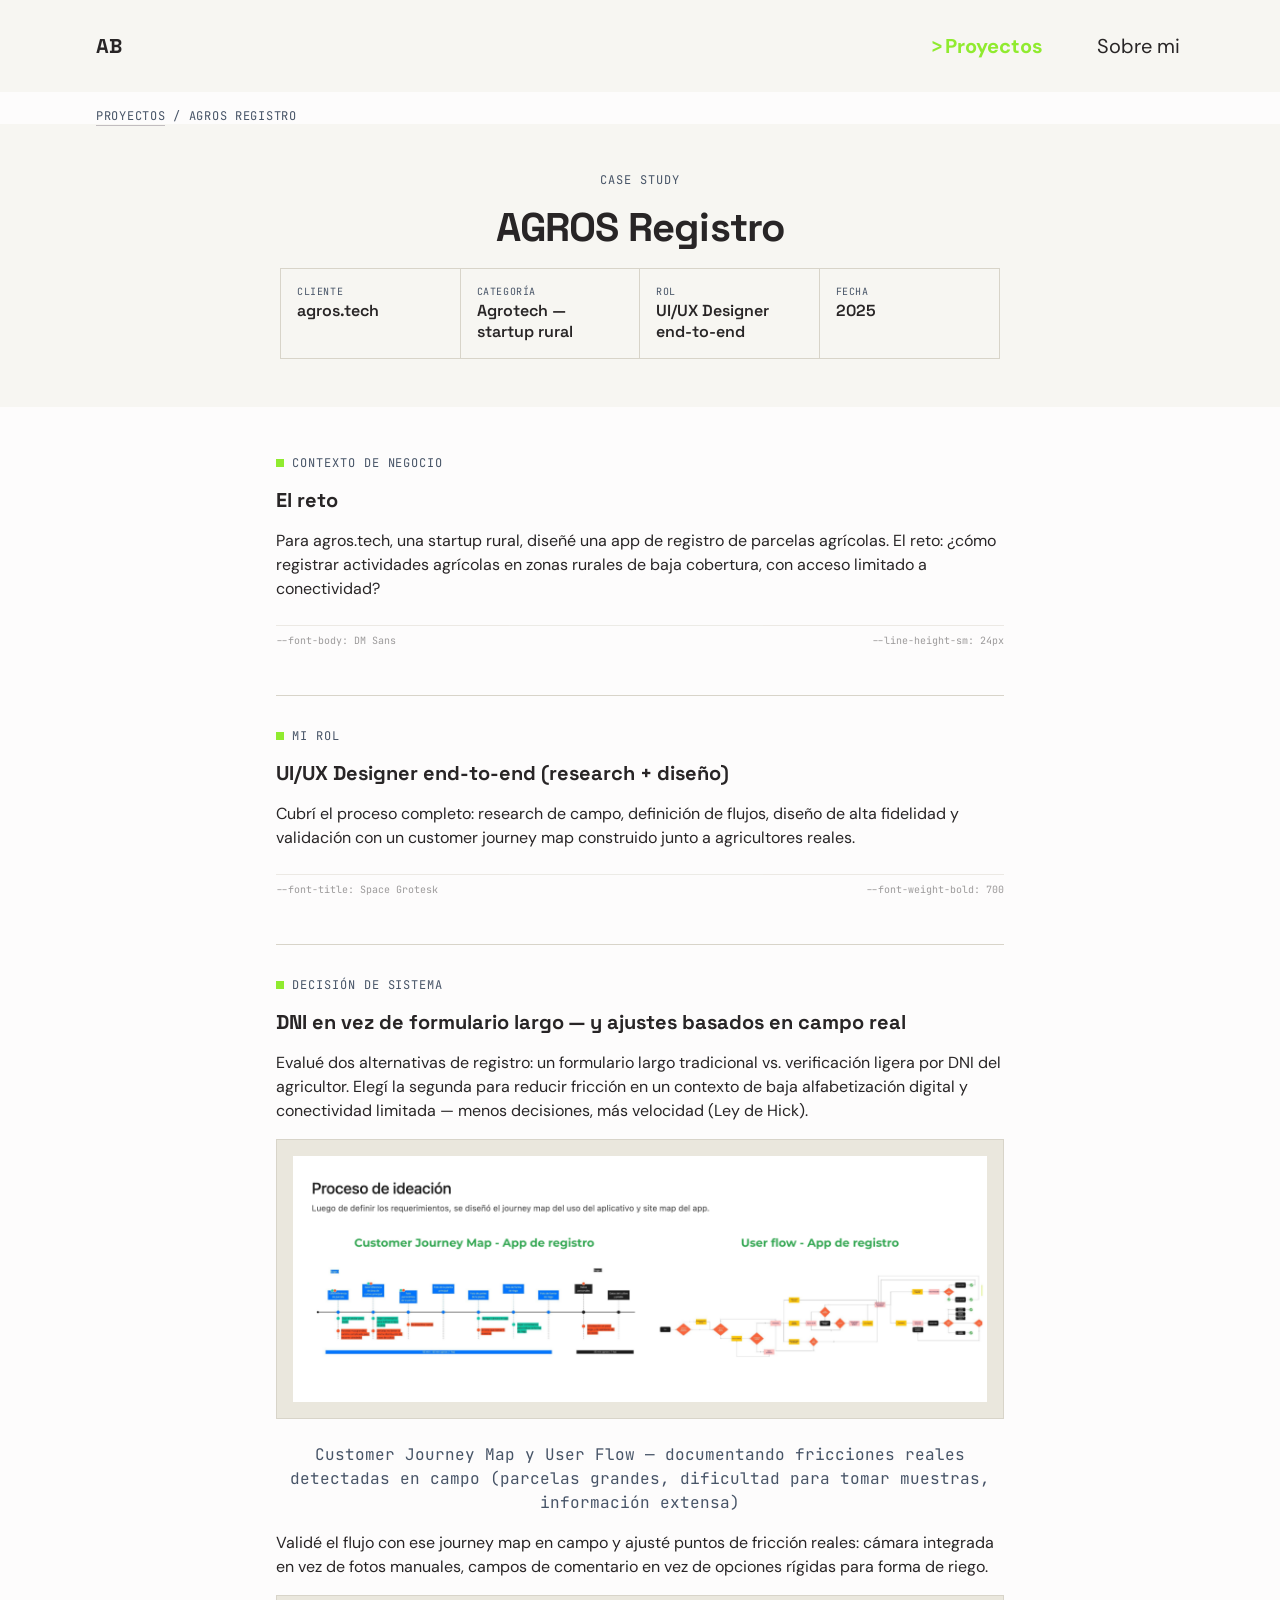
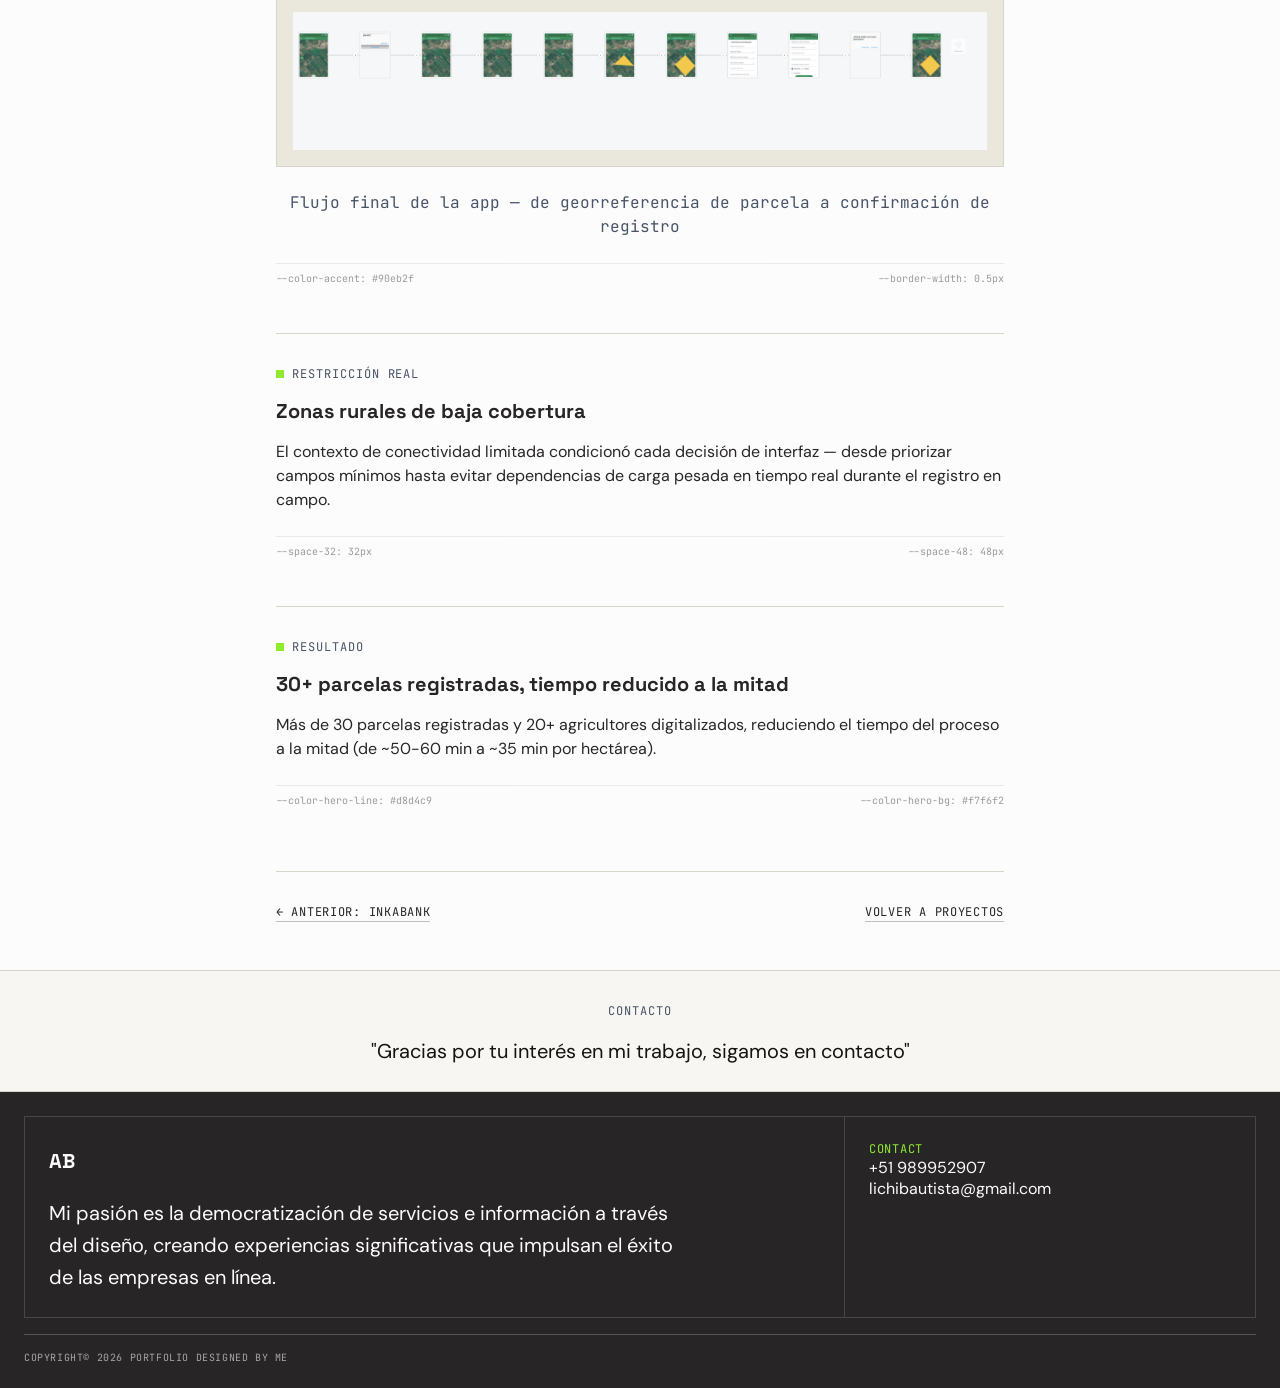
==== commit 65296026: "Add files via upload" ====
--- a/agros.html
+++ b/agros.html
@@ -5,8 +5,8 @@
   <meta name="viewport" content="width=device-width, initial-scale=1.0" />
   <title>AGROS Registro — Adriana Bautista</title>
   <link rel="icon" type="image/svg+xml" href="favicon.svg" />
-  <link rel="stylesheet" href="tokens.css?v=15" />
-  <link rel="stylesheet" href="styles.css?v=15" />
+  <link rel="stylesheet" href="tokens.css?v=17" />
+  <link rel="stylesheet" href="styles.css?v=17" />
 </head>
 <body>
 
@@ -178,6 +178,6 @@
 
   <button class="floating-avatar" id="floating-avatar" aria-label="Volver al inicio de la página" type="button">AB</button>
 
-  <script src="main.js?v=15"></script>
+  <script src="main.js?v=17"></script>
 </body>
 </html>
--- a/styles.css
+++ b/styles.css
@@ -186,7 +186,7 @@
   font-size: var(--font-size-xs);
   text-transform: uppercase;
   letter-spacing: 0.06em;
-  opacity: 0.5;
+  color: var(--gray-600);
 }
 
 .case-breadcrumb a {
@@ -238,7 +238,7 @@
   font-size: var(--font-size-xs);
   text-transform: uppercase;
   letter-spacing: 0.08em;
-  opacity: 0.5;
+  color: var(--gray-600);
 }
 
 .case-hero__title {
@@ -275,7 +275,7 @@
   font-size: 10px;
   text-transform: uppercase;
   letter-spacing: 0.06em;
-  opacity: 0.5;
+  color: var(--gray-600);
 }
 
 .case-hero__meta-value {
@@ -375,7 +375,7 @@
   font-family: var(--font-mono);
   font-size: 10px;
   text-align: center;
-  opacity: 0.5;
+  color: var(--gray-600);
 }
 
 .case-proto-link {
@@ -439,7 +439,7 @@
   font-size: var(--font-size-xs);
   text-transform: uppercase;
   letter-spacing: 0.08em;
-  opacity: 0.5;
+  color: var(--gray-600);
 }
 
 @media (max-width: 768px) {
@@ -493,7 +493,7 @@
   font-size: var(--font-size-xs);
   text-transform: uppercase;
   letter-spacing: 0.08em;
-  opacity: 0.55;
+  color: var(--gray-600);
   text-align: center;
   margin: 0 auto;
   animation: hero-rise var(--duration-slow) var(--easing-standard) both;
@@ -591,7 +591,7 @@
   font-size: 10px;
   text-transform: uppercase;
   letter-spacing: 0.06em;
-  opacity: 0.5;
+  color: var(--gray-600);
 }
 
 .hero-b__spec-value {
@@ -649,7 +649,7 @@
   left: 8px;
   font-family: var(--font-mono);
   font-size: 9px;
-  opacity: 0.4;
+  color: var(--gray-600);
   z-index: 2;
 }
 
@@ -685,7 +685,7 @@
   font-size: 10px;
   text-transform: uppercase;
   letter-spacing: 0.06em;
-  opacity: 0.5;
+  color: var(--gray-600);
   padding: var(--space-8) 0;
   transition: opacity var(--duration-fast) var(--easing-standard);
 }
@@ -745,7 +745,7 @@
   font-size: var(--font-size-xs);
   text-transform: uppercase;
   letter-spacing: 0.08em;
-  opacity: 0.5;
+  color: var(--gray-600);
 }
 
 .quote-panel {
@@ -883,7 +883,7 @@
   font-size: var(--font-size-xs);
   text-transform: uppercase;
   letter-spacing: 0.08em;
-  opacity: 0.5;
+  color: var(--gray-600);
 }
 
 .projects-section__title {
@@ -906,16 +906,8 @@
   background: var(--color-accent-lime);
 }
 
-.projects-grid {
-  display: grid;
-  grid-template-columns: repeat(auto-fit, minmax(320px, 1fr));
-  gap: var(--space-24);
-  width: 100%;
-  margin-top: var(--space-32);
-}
-
 /* ==========================================================================
-   CAROUSEL — resto de proyectos, más allá de los 3 destacados. Scroll-snap
+   CAROUSEL — resto de proyectos, más allá de los destacados. Scroll-snap
    nativo (drag/swipe gratis en touch y trackpad), flechas para affordance
    visible en desktop. Mismo lenguaje visual que project-card, sin librería.
    ========================================================================== */
@@ -1215,7 +1207,7 @@
   font-size: var(--font-size-xs);
   text-transform: uppercase;
   letter-spacing: 0.08em;
-  opacity: 0.5;
+  color: var(--gray-600);
 }
 
 .tools-section__title {
@@ -1319,7 +1311,7 @@
 }
 
 .stack-card:hover .stack-card__used-for {
-  opacity: 0.5;
+  color: var(--gray-600);
   max-height: 20px;
 }
 
@@ -1392,7 +1384,7 @@
   font-size: var(--font-size-xs);
   text-transform: uppercase;
   letter-spacing: 0.08em;
-  opacity: 0.5;
+  color: var(--gray-600);
   margin-bottom: var(--space-8);
 }
 
@@ -1597,10 +1589,6 @@
     gap: var(--space-16);
   }
 
-  .projects-grid {
-    grid-template-columns: 1fr;
-  }
-
   .project-card {
     flex-direction: column;
   }
@@ -1634,7 +1622,7 @@
   font-size: var(--font-size-xs);
   text-transform: uppercase;
   letter-spacing: 0.08em;
-  opacity: 0.5;
+  color: var(--gray-600);
   margin-bottom: var(--space-8);
 }
 
@@ -1704,7 +1692,7 @@
   font-size: var(--font-size-xs);
   text-transform: uppercase;
   letter-spacing: 0.08em;
-  opacity: 0.5;
+  color: var(--gray-600);
 }
 
 .timeline-section__title {
@@ -1743,7 +1731,7 @@
   font-size: 10px;
   text-transform: uppercase;
   letter-spacing: 0.06em;
-  opacity: 0.5;
+  color: var(--gray-600);
 }
 
 .timeline-entry__role {
@@ -1771,7 +1759,7 @@
   font-size: var(--font-size-xs);
   text-transform: uppercase;
   letter-spacing: 0.08em;
-  opacity: 0.5;
+  color: var(--gray-600);
   text-align: center;
   display: block;
 }
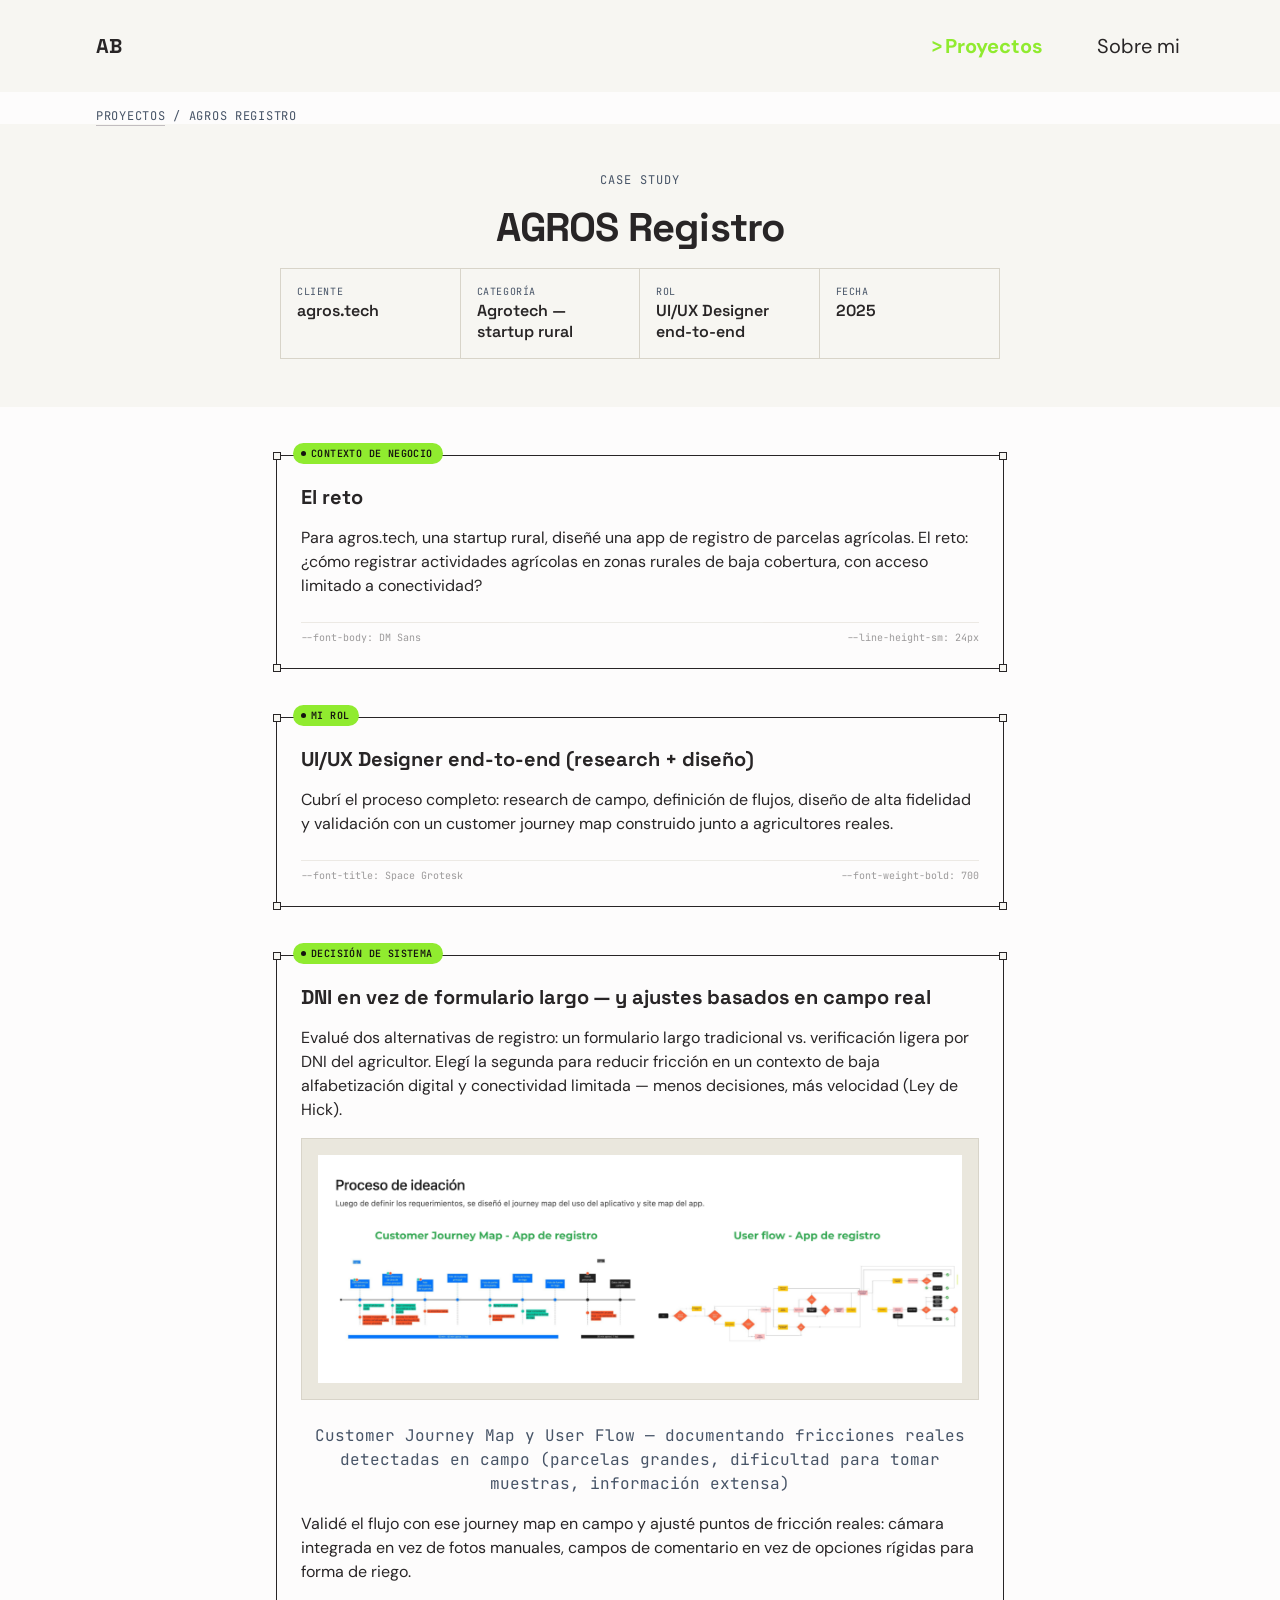
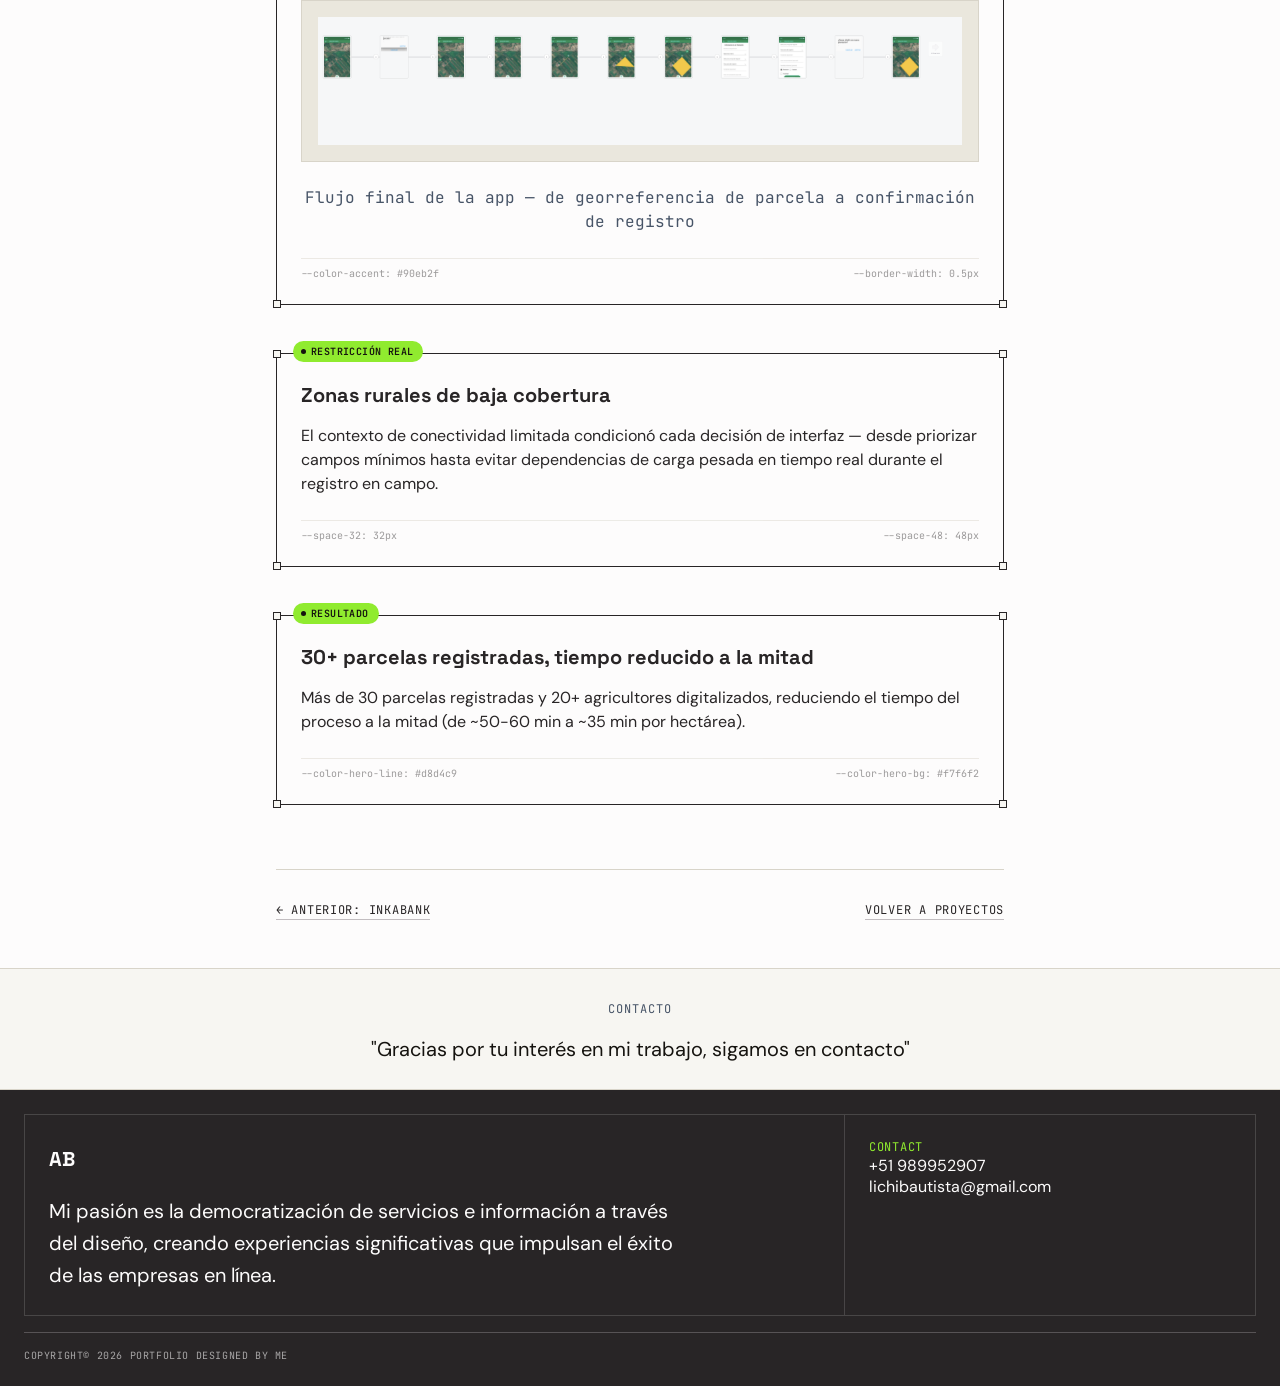
==== commit f38accb7: "Add files via upload" ====
--- a/agros.html
+++ b/agros.html
@@ -5,8 +5,8 @@
   <meta name="viewport" content="width=device-width, initial-scale=1.0" />
   <title>AGROS Registro — Adriana Bautista</title>
   <link rel="icon" type="image/svg+xml" href="favicon.svg" />
-  <link rel="stylesheet" href="tokens.css?v=17" />
-  <link rel="stylesheet" href="styles.css?v=17" />
+  <link rel="stylesheet" href="tokens.css?v=32" />
+  <link rel="stylesheet" href="styles.css?v=32" />
 </head>
 <body>
 
@@ -58,6 +58,11 @@
   <main class="case-body">
 
     <section class="case-section" data-reveal>
+      <span class="case-frame__handle case-frame__handle--tl" aria-hidden="true"></span>
+      <span class="case-frame__handle case-frame__handle--tr" aria-hidden="true"></span>
+      <span class="case-frame__handle case-frame__handle--bl" aria-hidden="true"></span>
+      <span class="case-frame__handle case-frame__handle--br" aria-hidden="true"></span>
+
       <span class="case-section__label">Contexto de negocio</span>
       <h2 class="case-section__title">El reto</h2>
       <p>
@@ -73,6 +78,11 @@
     </section>
 
     <section class="case-section" data-reveal>
+      <span class="case-frame__handle case-frame__handle--tl" aria-hidden="true"></span>
+      <span class="case-frame__handle case-frame__handle--tr" aria-hidden="true"></span>
+      <span class="case-frame__handle case-frame__handle--bl" aria-hidden="true"></span>
+      <span class="case-frame__handle case-frame__handle--br" aria-hidden="true"></span>
+
       <span class="case-section__label">Mi rol</span>
       <h2 class="case-section__title">UI/UX Designer end-to-end (research + diseño)</h2>
       <p>
@@ -87,6 +97,11 @@
     </section>
 
     <section class="case-section" data-reveal>
+      <span class="case-frame__handle case-frame__handle--tl" aria-hidden="true"></span>
+      <span class="case-frame__handle case-frame__handle--tr" aria-hidden="true"></span>
+      <span class="case-frame__handle case-frame__handle--bl" aria-hidden="true"></span>
+      <span class="case-frame__handle case-frame__handle--br" aria-hidden="true"></span>
+
       <span class="case-section__label">Decisión de sistema</span>
       <h2 class="case-section__title">DNI en vez de formulario largo — y ajustes basados en campo real</h2>
       <p>
@@ -116,6 +131,11 @@
     </section>
 
     <section class="case-section" data-reveal>
+      <span class="case-frame__handle case-frame__handle--tl" aria-hidden="true"></span>
+      <span class="case-frame__handle case-frame__handle--tr" aria-hidden="true"></span>
+      <span class="case-frame__handle case-frame__handle--bl" aria-hidden="true"></span>
+      <span class="case-frame__handle case-frame__handle--br" aria-hidden="true"></span>
+
       <span class="case-section__label">Restricción real</span>
       <h2 class="case-section__title">Zonas rurales de baja cobertura</h2>
       <p>
@@ -130,6 +150,11 @@
     </section>
 
     <section class="case-section" data-reveal>
+      <span class="case-frame__handle case-frame__handle--tl" aria-hidden="true"></span>
+      <span class="case-frame__handle case-frame__handle--tr" aria-hidden="true"></span>
+      <span class="case-frame__handle case-frame__handle--bl" aria-hidden="true"></span>
+      <span class="case-frame__handle case-frame__handle--br" aria-hidden="true"></span>
+
       <span class="case-section__label">Resultado</span>
       <h2 class="case-section__title">30+ parcelas registradas, tiempo reducido a la mitad</h2>
       <p>
@@ -178,6 +203,6 @@
 
   <button class="floating-avatar" id="floating-avatar" aria-label="Volver al inicio de la página" type="button">AB</button>
 
-  <script src="main.js?v=17"></script>
+  <script src="main.js?v=32"></script>
 </body>
 </html>
--- a/styles.css
+++ b/styles.css
@@ -294,34 +294,51 @@
 }
 
 .case-section {
+  position: relative;
   display: flex;
   flex-direction: column;
   gap: var(--space-16);
-  padding-top: var(--space-32);
-  border-top: 0.5px solid var(--color-hero-line);
-}
-
-.case-section:first-child {
-  border-top: none;
-  padding-top: 0;
-}
+  padding: 28px 24px 24px;
+  border: 0.5px solid var(--color-secondary-900);
+}
+
+.case-frame__handle {
+  position: absolute;
+  width: 8px;
+  height: 8px;
+  border: 1px solid var(--color-secondary-900);
+  background: var(--color-hero-bg);
+}
+
+.case-frame__handle--tl { top: -4px; left: -4px; }
+.case-frame__handle--tr { top: -4px; right: -4px; }
+.case-frame__handle--bl { bottom: -4px; left: -4px; }
+.case-frame__handle--br { bottom: -4px; right: -4px; }
 
 .case-section__label {
+  position: absolute;
+  top: -13px;
+  left: 16px;
   display: flex;
   align-items: center;
-  gap: var(--space-8);
-  font-family: var(--font-mono);
-  font-size: var(--font-size-xs);
-  text-transform: uppercase;
-  letter-spacing: 0.08em;
-  color: var(--gray-600);
+  gap: 5px;
+  background: var(--color-accent-lime);
+  color: var(--color-hero-ink);
+  font-family: var(--font-mono);
+  font-size: 10px;
+  font-weight: var(--font-weight-semibold);
+  text-transform: uppercase;
+  letter-spacing: 0.04em;
+  padding: 4px 10px 4px 8px;
+  border-radius: 20px;
 }
 
 .case-section__label::before {
   content: '';
-  width: 8px;
-  height: 8px;
-  background: var(--color-accent-lime);
+  width: 5px;
+  height: 5px;
+  border-radius: 50%;
+  background: var(--color-hero-ink);
 }
 
 .case-section__title {
@@ -419,6 +436,65 @@
 .case-mobile-preview {
   max-width: 260px;
   margin: var(--space-16) auto 0;
+}
+
+.case-table {
+  width: 100%;
+  border-collapse: collapse;
+  font-size: var(--font-size-sm);
+}
+
+.case-table th {
+  text-align: left;
+  font-family: var(--font-mono);
+  font-size: 10px;
+  text-transform: uppercase;
+  letter-spacing: 0.06em;
+  color: var(--gray-600);
+  padding: var(--space-8) var(--space-16) var(--space-8) 0;
+  border-bottom: 0.5px solid var(--color-hero-line);
+}
+
+.case-table td {
+  padding: var(--space-16) var(--space-16) var(--space-16) 0;
+  border-bottom: 0.5px solid var(--color-hero-line);
+  line-height: var(--line-height-sm);
+  vertical-align: top;
+}
+
+.case-table td:first-child,
+.case-table th:first-child {
+  font-weight: var(--font-weight-semibold);
+  padding-right: var(--space-24);
+  width: 42%;
+}
+
+.case-table tr:last-child td {
+  border-bottom: none;
+}
+
+.case-list {
+  list-style: none;
+  display: flex;
+  flex-direction: column;
+  gap: var(--space-8);
+}
+
+.case-list li {
+  position: relative;
+  padding-left: var(--space-16);
+  font-size: var(--font-size-md);
+  line-height: var(--line-height-sm);
+}
+
+.case-list li::before {
+  content: '';
+  position: absolute;
+  left: 0;
+  top: 9px;
+  width: 5px;
+  height: 5px;
+  background: var(--color-accent-lime);
 }
 
 .version-timeline {
@@ -560,13 +636,6 @@
   border-right: none;
 }
 
-.hero-b__spec-cell--status {
-  flex-direction: row;
-  align-items: center;
-  gap: var(--space-8);
-  border-bottom: none;
-}
-
 .hero-b__spec-cell--wide {
   grid-column: span 2;
   border-right: none;
@@ -575,6 +644,24 @@
 
 .hero-b__spec-cell--wide:last-child {
   border-bottom: none;
+}
+
+.hero-b__spec-tags {
+  display: flex;
+  flex-wrap: wrap;
+  gap: 6px;
+  margin-top: 4px;
+}
+
+.hero-b__spec-tag {
+  font-family: var(--font-mono);
+  font-size: 10px;
+  text-transform: uppercase;
+  letter-spacing: 0.03em;
+  border: 1px solid var(--color-accent-lime);
+  color: var(--color-secondary-900);
+  padding: 4px 9px;
+  border-radius: 3px;
 }
 
 .hero-b__spec-bio {
@@ -600,20 +687,6 @@
   font-size: var(--font-size-lg);
 }
 
-.hero-b__spec-cell--status .hero-b__spec-value {
-  font-family: var(--font-body);
-  font-weight: var(--font-weight-semibold);
-  font-size: var(--font-size-sm);
-}
-
-.hero-b__status-dot {
-  width: 7px;
-  height: 7px;
-  border-radius: 50%;
-  background: var(--color-accent-lime);
-  flex-shrink: 0;
-}
-
 .hero-b__spec-footer {
   margin-top: auto;
   padding: var(--space-12, 12px) var(--space-16);
@@ -625,22 +698,24 @@
   opacity: 0.5;
 }
 
-/* ---- Foto: sin sombra, con corner marks (firma visual del sistema) ---- */
+/* ---- Foto: llena todo el alto disponible del panel, encuadre centrado.
+   Antes anclaba la imagen al fondo con su alto natural; ahora el alto del
+   panel varía según cuánto contenido tenga el spec-grid (ej. al agregar
+   Especialidades), así que la foto necesita estirarse y recortar con
+   object-position:center en vez de depender de una proporción fija. ---- */
 
 .hero-b__photo {
   position: relative;
   background: var(--color-hero-surface);
-  display: flex;
-  align-items: flex-end;
-  justify-content: center;
   overflow: hidden;
 }
 
 .hero-b__photo img {
   width: 100%;
-  height: auto;
+  height: 100%;
   display: block;
   object-fit: cover;
+  object-position: center;
 }
 
 .hero-b__photo-tag {
@@ -651,6 +726,37 @@
   font-size: 9px;
   color: var(--gray-600);
   z-index: 2;
+}
+
+/* Estatus "disponible": superpuesto en la foto, no en el spec-grid — es
+   una señal de urgencia/acción, por eso usa relleno lima sólido (mismo
+   peso que el badge "Caso destacado"), a diferencia de los tags de
+   especialidad, que son informativos y usan outline. */
+.hero-b__status {
+  position: absolute;
+  bottom: 10px;
+  right: 10px;
+  z-index: 3;
+  background: var(--color-accent-lime);
+  color: var(--color-hero-ink);
+  font-family: var(--font-mono);
+  font-size: 10px;
+  font-weight: var(--font-weight-semibold);
+  text-transform: uppercase;
+  letter-spacing: 0.03em;
+  padding: 5px 10px;
+  border-radius: 20px;
+  display: inline-flex;
+  align-items: center;
+  gap: 5px;
+}
+
+.hero-b__status-dot {
+  width: 6px;
+  height: 6px;
+  border-radius: 50%;
+  background: var(--color-hero-ink);
+  flex-shrink: 0;
 }
 
 .hero-b__corner {
@@ -688,11 +794,18 @@
   color: var(--gray-600);
   padding: var(--space-8) 0;
   transition: opacity var(--duration-fast) var(--easing-standard);
+  animation: scroll-cue-nudge 3s var(--easing-standard) infinite;
+}
+
+@keyframes scroll-cue-nudge {
+  0%, 100% { transform: translateY(0); }
+  50% { transform: translateY(4px); }
 }
 
 .hero-b__scroll-cue:hover,
 .hero-b__scroll-cue:focus-visible {
   opacity: 0.9;
+  animation-play-state: paused;
 }
 
 .hero-b__scroll-line {
@@ -721,7 +834,8 @@
   .hero-b__eyebrow,
   .hero-b__name,
   .hero-b__tagline,
-  .hero-b__panel {
+  .hero-b__panel,
+  .hero-b__scroll-cue {
     animation: none;
   }
 }
@@ -993,9 +1107,12 @@
   padding: var(--space-24);
   display: flex;
   flex-direction: column;
-  gap: var(--space-24);
+  gap: var(--space-16);
   overflow: hidden;
   transition: border-color var(--duration-base) var(--easing-standard);
+  text-decoration: none;
+  color: inherit;
+  cursor: pointer;
 }
 
 .project-card::before,
@@ -1004,8 +1121,7 @@
   position: absolute;
   width: 12px;
   height: 12px;
-  opacity: 0;
-  transition: opacity var(--duration-base) var(--easing-standard);
+  --draw: 0;
 }
 
 .project-card::before {
@@ -1013,6 +1129,8 @@
   right: 6px;
   border-top: 1.5px solid var(--color-secondary-900);
   border-right: 1.5px solid var(--color-secondary-900);
+  clip-path: polygon(0 0, calc(var(--draw) * 100%) 0, calc(var(--draw) * 100%) 100%, 0 100%);
+  transition: clip-path var(--motion-corner-draw);
 }
 
 .project-card::after {
@@ -1020,32 +1138,42 @@
   left: 6px;
   border-bottom: 1.5px solid var(--color-secondary-900);
   border-left: 1.5px solid var(--color-secondary-900);
+  clip-path: polygon(calc(100% - (var(--draw) * 100%)) 100%, 100% 100%, 100% 0, calc(100% - (var(--draw) * 100%)) 0);
+  transition: clip-path var(--motion-corner-draw);
 }
 
 .project-card:hover,
-.project-card:focus-within {
+.project-card:focus-visible {
   border-color: var(--color-accent-lime);
+  outline: none;
 }
 
 .project-card:hover::before,
 .project-card:hover::after,
-.project-card:focus-within::before,
-.project-card:focus-within::after {
-  opacity: 1;
-}
-
-.project-card__image-wrapper img {
+.project-card:focus-visible::before,
+.project-card:focus-visible::after {
+  --draw: 1;
+}
+
+.project-card__image-wrapper img,
+.project-card__image-wrapper svg {
   transition: transform var(--duration-slow) var(--easing-standard);
 }
 
-.project-card:hover .project-card__image-wrapper img {
+.project-card:hover .project-card__image-wrapper img,
+.project-card:hover .project-card__image-wrapper svg {
   transform: scale(1.02);
 }
 
+.project-card__header {
+  display: flex;
+  align-items: flex-start;
+  justify-content: space-between;
+  gap: var(--space-8);
+}
+
 .project-card__badge {
-  position: absolute;
-  top: 12px;
-  right: 12px;
+  flex-shrink: 0;
   background: transparent;
   border: 0.5px solid var(--color-hero-line);
   border-radius: 2px;
@@ -1059,6 +1187,7 @@
 @media (prefers-reduced-motion: reduce) {
   .project-card,
   .project-card__image-wrapper img,
+  .project-card__image-wrapper svg,
   .project-card__badge,
   .project-card::before,
   .project-card::after {
@@ -1076,16 +1205,26 @@
 /* Estructura de copy recomendada: rol + problema + resultado.
    Ver placeholders en el HTML — reemplazar con contenido real por proyecto. */
 .project-card__role {
-  font-size: var(--font-size-sm);
-  font-weight: var(--font-weight-semibold);
-  color: var(--gray-600);
-  text-transform: uppercase;
-  letter-spacing: 0.02em;
+  align-self: flex-start;
+  display: inline-block;
+  font-family: var(--font-mono);
+  font-size: 11px;
+  font-weight: var(--font-weight-regular);
+  color: var(--gray-600);
+  border: 0.5px solid var(--color-hero-line);
+  border-radius: 4px;
+  padding: 6px 10px;
+  text-transform: none;
+  letter-spacing: 0.01em;
 }
 
 .project-card__description {
   font-size: var(--font-size-md);
   line-height: var(--line-height-sm);
+  display: -webkit-box;
+  -webkit-line-clamp: 2;
+  -webkit-box-orient: vertical;
+  overflow: hidden;
 }
 
 .project-card__result {
@@ -1095,44 +1234,91 @@
   border-left: 3px solid var(--color-accent-lime);
 }
 
+.project-card__footer {
+  display: flex;
+  align-items: center;
+  justify-content: space-between;
+  gap: var(--space-16);
+  margin-top: auto;
+  padding-top: var(--space-16);
+  border-top: 1px dashed var(--color-hero-line);
+}
+
+.project-card__footer-note {
+  font-family: var(--font-mono);
+  font-size: 10px;
+  color: var(--gray-600);
+  white-space: nowrap;
+}
+
 .project-card__link {
-  align-self: flex-start;
+  flex-shrink: 0;
   display: inline-flex;
   align-items: center;
   gap: var(--space-4);
-  border-bottom: 1px solid var(--color-accent-lime);
+  border: 1px solid var(--color-accent-lime);
+  border-radius: 20px;
   color: var(--color-secondary-900);
   font-family: var(--font-mono);
   font-weight: var(--font-weight-semibold);
-  font-size: 13px;
+  font-size: 12px;
   text-transform: uppercase;
   letter-spacing: 0.04em;
-  padding-bottom: var(--space-4);
-  transition: color var(--duration-fast) var(--easing-standard);
-}
-
-.project-card__link:hover,
-.project-card__link:focus-visible {
-  color: var(--color-accent-lime);
+  padding: 6px 14px;
+  transition: background-color var(--duration-fast) var(--easing-standard);
+}
+
+.project-card:hover .project-card__link,
+.project-card:focus-visible .project-card__link {
+  background-color: var(--color-accent-lime);
 }
 
 .project-card__link::after {
-  content: '→';
+  content: '\2192';
   display: inline-block;
-  color: var(--color-accent-lime);
   transition: transform var(--duration-fast) var(--easing-standard);
 }
 
-.project-card__link:hover::after,
-.project-card__link:focus-visible::after {
+.project-card:hover .project-card__link::after,
+.project-card:focus-visible .project-card__link::after {
   transform: translateX(4px);
 }
 
 .project-card__image-wrapper {
   display: flex;
   align-items: center;
-  justify-content: flex-start;
+  justify-content: center;
+  height: 100px;
+  position: relative;
+  background: var(--color-secondary-50);
+  border: 0.5px solid var(--color-hero-line);
+  border-radius: 2px;
+  overflow: hidden;
+}
+
+.project-card--featured .project-card__image-wrapper {
+  height: 130px;
+}
+
+/* Fallback para cards que todavía usan captura/mockup real en vez de cover
+   ilustrado — ruta de migración progresiva, no un valor de sistema nuevo.
+   Ej.: <div class="project-card__image-wrapper project-card__image-wrapper--photo"> */
+.project-card__image-wrapper--photo {
   height: 170px;
+  background: var(--color-hero-bg);
+}
+
+.project-card--featured .project-card__image-wrapper--photo {
+  height: 170px;
+}
+
+.project-card__cover-caption {
+  position: absolute;
+  bottom: 6px;
+  right: 8px;
+  font-family: var(--font-mono);
+  font-size: 9px;
+  color: var(--gray-600);
 }
 
 .project-card__image-wrapper img {
@@ -1141,6 +1327,7 @@
   width: auto;
   object-fit: contain;
 }
+
 
 /* ==========================================================================
    CASOS DESTACADOS — misma anatomía de card que el resto del sitio, cero
@@ -1156,7 +1343,7 @@
 
 .projects-anchors {
   display: grid;
-  grid-template-columns: repeat(2, minmax(0, 1fr));
+  grid-template-columns: repeat(3, minmax(0, 1fr));
   gap: var(--space-24);
   width: 100%;
   margin-top: var(--space-32);
@@ -1164,7 +1351,7 @@
 
 .project-card--featured::before,
 .project-card--featured::after {
-  opacity: 1;
+  --draw: 1;
 }
 
 .project-card__badge--primary {
@@ -1175,12 +1362,25 @@
 
 .project-card__metric {
   align-self: flex-start;
-  font-family: var(--font-mono);
-  font-size: 12px;
-  background: var(--color-mint-badge);
-  color: var(--color-metric-text);
-  padding: 4px 10px;
+  background: var(--color-secondary-50);
+  padding: 6px 12px;
   border-radius: 3px;
+  display: flex;
+  align-items: baseline;
+  gap: 6px;
+}
+
+.project-card__metric-value {
+  font-family: var(--font-title);
+  font-weight: var(--font-weight-bold);
+  font-size: var(--font-size-sm);
+  color: var(--color-secondary-900);
+}
+
+.project-card__metric-sub {
+  font-family: var(--font-mono);
+  font-size: 10px;
+  color: var(--gray-600);
 }
 
 @media (max-width: 768px) {
@@ -1243,39 +1443,15 @@
   min-height: 100px;
   background: var(--color-hero-bg);
   border: 0.5px solid var(--color-hero-line);
-  transition: border-color var(--duration-base) var(--easing-standard);
+  transition: border-color var(--duration-base) var(--easing-standard),
+              background var(--duration-base) var(--easing-standard),
+              transform var(--duration-base) var(--easing-standard);
 }
 
 .stack-card:hover {
   border-color: var(--color-accent-lime);
-}
-
-/* Logo monocromo vía mask-image: el SVG de marca solo aporta la forma
-   (alpha), el color real lo controla background-color — así el logo
-   puede pasar de tinta a lima en :hover sin swap de imagen ni JS. */
-.stack-card__logo {
-  width: 24px;
-  height: 24px;
-  background-color: var(--color-secondary-900);
-  -webkit-mask-size: contain;
-  mask-size: contain;
-  -webkit-mask-repeat: no-repeat;
-  mask-repeat: no-repeat;
-  transition: background-color var(--duration-base) var(--easing-standard);
-}
-
-.stack-card__logo--figma {
-  -webkit-mask-image: url('https://cdn.simpleicons.org/figma');
-  mask-image: url('https://cdn.simpleicons.org/figma');
-}
-
-.stack-card__logo--hotjar {
-  -webkit-mask-image: url('https://cdn.simpleicons.org/hotjar');
-  mask-image: url('https://cdn.simpleicons.org/hotjar');
-}
-
-.stack-card:hover .stack-card__logo {
-  background-color: var(--color-accent-lime);
+  background: var(--color-secondary-50);
+  transform: scale(1.03);
 }
 
 .stack-card__mark {
@@ -1311,6 +1487,7 @@
 }
 
 .stack-card:hover .stack-card__used-for {
+  opacity: 1;
   color: var(--gray-600);
   max-height: 20px;
 }
@@ -1343,7 +1520,9 @@
 }
 
 .stack-card:hover .stack-card__corner--tr,
-.stack-card:hover .stack-card__corner--bl {
+.stack-card:hover .stack-card__corner--bl,
+.stack-card.is-visible .stack-card__corner--tr,
+.stack-card.is-visible .stack-card__corner--bl {
   --draw: 1;
 }
 
@@ -1355,7 +1534,6 @@
 
 @media (prefers-reduced-motion: reduce) {
   .stack-card,
-  .stack-card__logo,
   .stack-card__mark,
   .stack-card__used-for,
   .stack-card__corner--tr,
